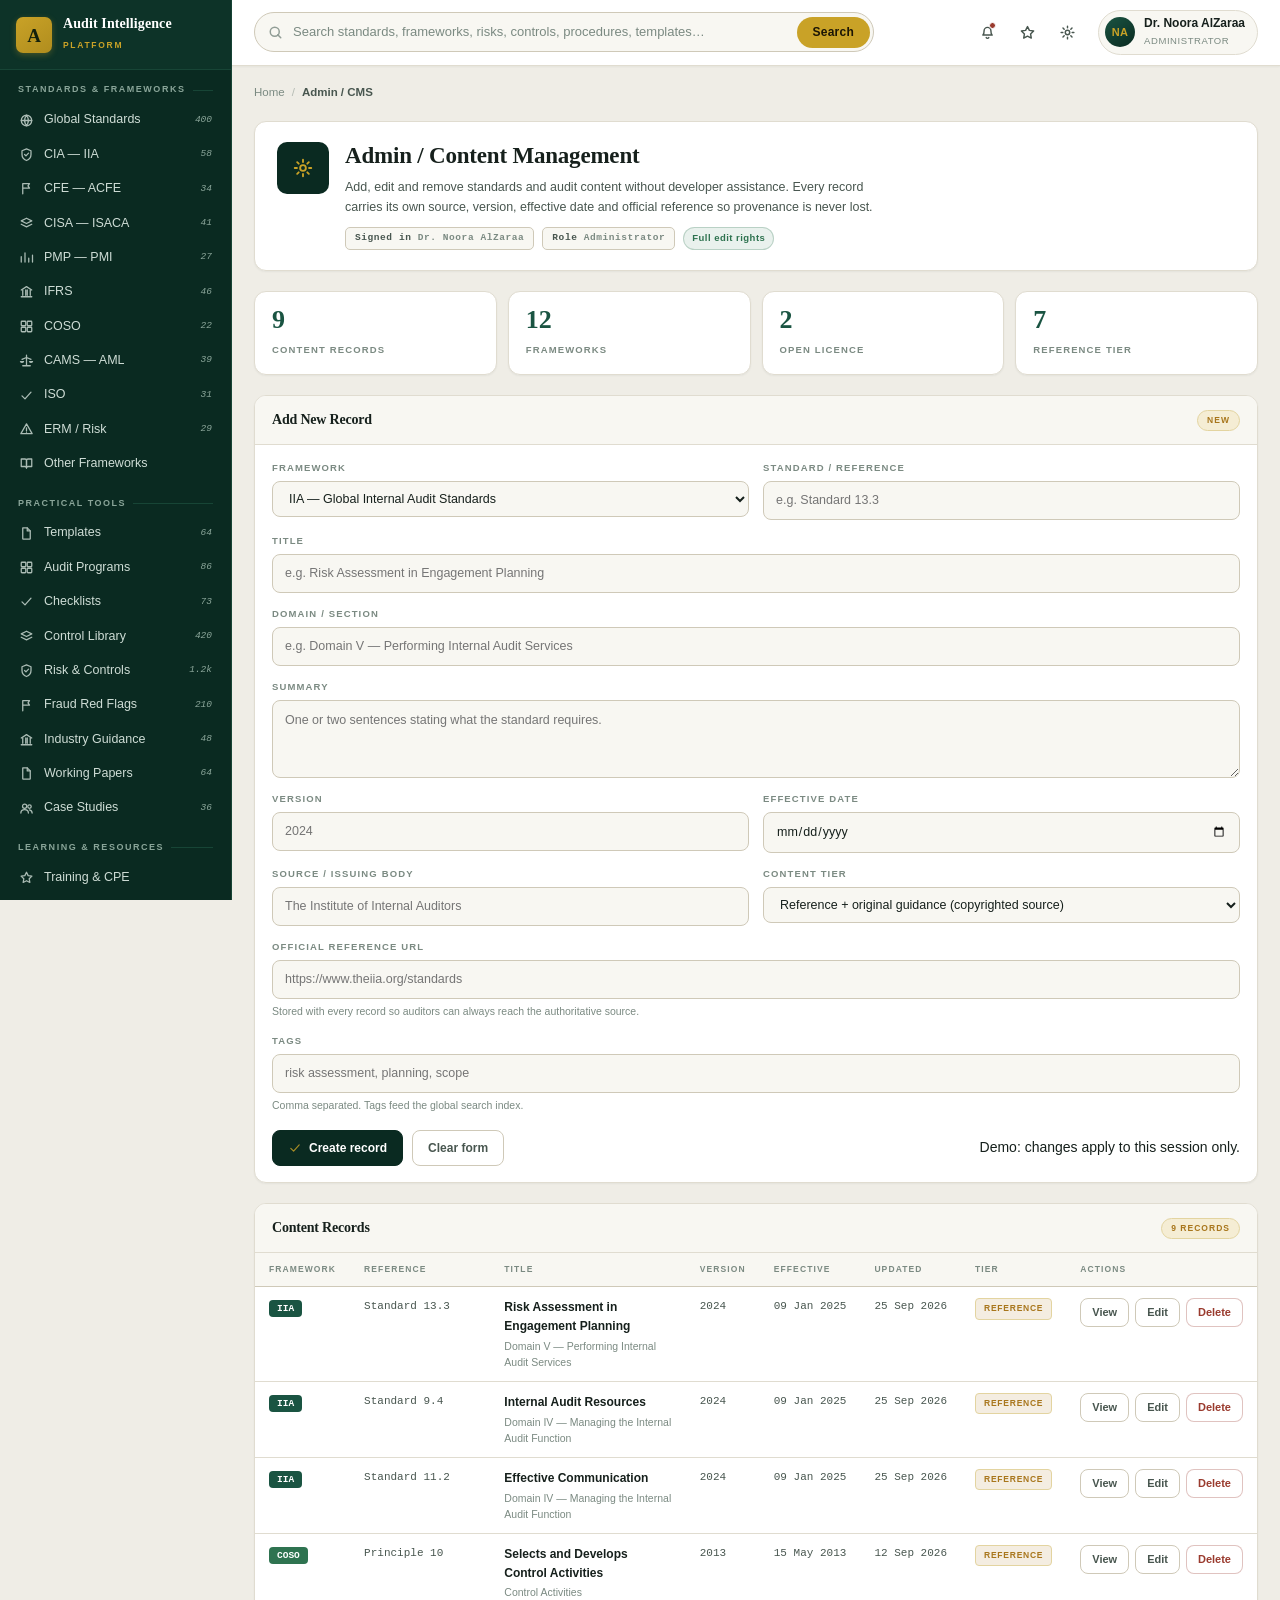
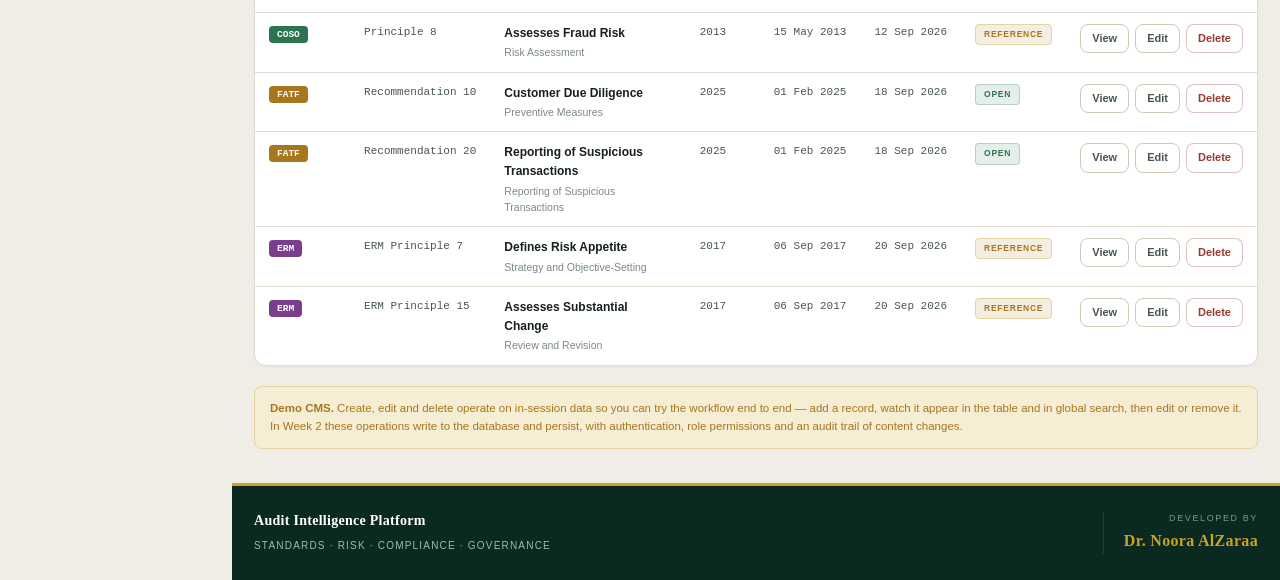
==== admin.html @ ec614115 "Week 1 demo: multi-page platform with search, CMS and AI assistant Structure:   data/library.js   12" ====
<!doctype html>
<html lang="en">
<head>
<meta charset="utf-8">
<meta name="viewport" content="width=device-width, initial-scale=1">
<title>Admin / CMS — Audit Intelligence Platform</title>
<link rel="stylesheet" href="assets/app.css">
</head>
<body>
<div class="shell">
  <aside class="sb"></aside>
  <div class="main">
    <header class="hdr"></header>
    <div class="wrap">
      <div class="crumb">
        <a href="index.html">Home</a><span class="sep">/</span><b>Admin / CMS</b>
      </div>

      <div class="ptitle">
        <div class="pmark" style="background:var(--green)">
          <svg class="ic" viewBox="0 0 20 20" style="width:22px;height:22px;stroke:var(--gold);opacity:1">
            <circle cx="10" cy="10" r="2.6" fill="none"/>
            <path d="M10 2.5v2M10 15.5v2M17.5 10h-2M4.5 10h-2M15.3 4.7l-1.4 1.4M6.1 13.9l-1.4 1.4M15.3 15.3l-1.4-1.4M6.1 6.1L4.7 4.7" fill="none"/>
          </svg>
        </div>
        <div class="pt">
          <h1>Admin / Content Management</h1>
          <p>Add, edit and remove standards and audit content without developer assistance.
             Every record carries its own source, version, effective date and official
             reference so provenance is never lost.</p>
          <div class="pmeta">
            <span class="mtag"><b>Signed in</b> Dr. Noora AlZaraa</span>
            <span class="mtag"><b>Role</b> Administrator</span>
            <span class="pip g">Full edit rights</span>
          </div>
        </div>
      </div>

      <div class="astat" id="stats"></div>

      <div class="card">
        <div class="card-h">
          <h3 id="formTitle">Add New Record</h3>
          <span class="badge" id="formMode">New</span>
        </div>
        <div class="card-b">
          <form id="form">
            <div class="fgrid">
              <div class="fld">
                <label for="f-fw">Framework</label>
                <select id="f-fw" required></select>
              </div>
              <div class="fld">
                <label for="f-ref">Standard / Reference</label>
                <input id="f-ref" type="text" placeholder="e.g. Standard 13.3" required>
              </div>
              <div class="fld full">
                <label for="f-title">Title</label>
                <input id="f-title" type="text" placeholder="e.g. Risk Assessment in Engagement Planning" required>
              </div>
              <div class="fld full">
                <label for="f-domain">Domain / Section</label>
                <input id="f-domain" type="text" placeholder="e.g. Domain V — Performing Internal Audit Services">
              </div>
              <div class="fld full">
                <label for="f-summary">Summary</label>
                <textarea id="f-summary" placeholder="One or two sentences stating what the standard requires."></textarea>
              </div>
              <div class="fld">
                <label for="f-version">Version</label>
                <input id="f-version" type="text" placeholder="2024">
              </div>
              <div class="fld">
                <label for="f-effective">Effective date</label>
                <input id="f-effective" type="date">
              </div>
              <div class="fld">
                <label for="f-source">Source / issuing body</label>
                <input id="f-source" type="text" placeholder="The Institute of Internal Auditors">
              </div>
              <div class="fld">
                <label for="f-tier">Content tier</label>
                <select id="f-tier">
                  <option value="ref">Reference + original guidance (copyrighted source)</option>
                  <option value="open">Open licence — full text may be held</option>
                </select>
              </div>
              <div class="fld full">
                <label for="f-url">Official reference URL</label>
                <input id="f-url" type="url" placeholder="https://www.theiia.org/standards">
                <span class="hint">Stored with every record so auditors can always reach the
                  authoritative source.</span>
              </div>
              <div class="fld full">
                <label for="f-tags">Tags</label>
                <input id="f-tags" type="text" placeholder="risk assessment, planning, scope">
                <span class="hint">Comma separated. Tags feed the global search index.</span>
              </div>
            </div>

            <div class="abar" style="margin-top:16px">
              <button class="btn p" type="submit" id="save">
                <svg class="ic" viewBox="0 0 20 20"><path d="M4 10.5l4 4 8-9" fill="none"/></svg>
                <span id="saveLabel">Create record</span>
              </button>
              <button class="btn" type="button" id="reset">Clear form</button>
              <span class="hint" style="margin-left:auto" id="formNote">
                Demo: changes apply to this session only.
              </span>
            </div>
          </form>
        </div>
      </div>

      <div class="card">
        <div class="card-h">
          <h3>Content Records</h3>
          <span class="badge" id="count"></span>
        </div>
        <div class="tbl-wrap">
          <table id="tbl">
            <thead><tr>
              <th>Framework</th><th>Reference</th><th>Title</th>
              <th>Version</th><th>Effective</th><th>Updated</th>
              <th>Tier</th><th>Actions</th>
            </tr></thead>
            <tbody></tbody>
          </table>
        </div>
      </div>

      <div class="disc">
        <b>Demo CMS.</b> Create, edit and delete operate on in-session data so you can try the
        workflow end to end — add a record, watch it appear in the table and in global search,
        then edit or remove it. In Week 2 these operations write to the database and persist,
        with authentication, role permissions and an audit trail of content changes.
      </div>
    </div>
    <footer></footer>
  </div>
</div>

<script src="data/library.js"></script>
<script src="assets/app.js"></script>
<script>
(function(){
  const form  = document.getElementById('form');
  const tbody = document.querySelector('#tbl tbody');
  let editing = null;

  /* framework dropdown */
  document.getElementById('f-fw').innerHTML =
    FRAMEWORKS.map(f => '<option value="' + esc(f.id) + '">' + esc(f.abbr) + ' — ' +
      esc(f.name) + '</option>').join('');

  const today = () => new Date().toISOString().slice(0,10);

  function stats(){
    const open = RECORDS.filter(r => r.tier === 'open').length;
    document.getElementById('stats').innerHTML =
      '<div class="ast"><b>' + RECORDS.length + '</b><span>Content records</span></div>' +
      '<div class="ast"><b>' + FRAMEWORKS.length + '</b><span>Frameworks</span></div>' +
      '<div class="ast"><b>' + open + '</b><span>Open licence</span></div>' +
      '<div class="ast"><b>' + (RECORDS.length - open) + '</b><span>Reference tier</span></div>';
    document.getElementById('count').textContent = RECORDS.length + ' records';
  }

  function table(){
    tbody.innerHTML = RECORDS.map(r => {
      const f = fw(r.fw);
      return '<tr data-id="' + esc(r.id) + '">' +
        '<td><span class="rref" style="background:' + f.colour + ';font-family:ui-monospace,monospace;' +
          'font-size:9.5px;font-weight:700;color:#fff;padding:3px 8px;border-radius:4px">' +
          esc(f.abbr) + '</span></td>' +
        '<td class="m">' + esc(r.ref) + '</td>' +
        '<td><b>' + esc(r.title) + '</b><div class="sd">' + esc(r.domain || '') + '</div></td>' +
        '<td class="m">' + esc(r.version) + '</td>' +
        '<td class="m">' + fmtDate(r.effective) + '</td>' +
        '<td class="m">' + fmtDate(r.updated) + '</td>' +
        '<td><span class="lic ' + (r.tier === 'open' ? 'open">Open' : 'ref">Reference') + '</span></td>' +
        '<td><div style="display:flex;gap:6px">' +
          '<a class="btn s" href="record.html?id=' + encodeURIComponent(r.id) + '">View</a>' +
          '<button class="btn s" data-edit="' + esc(r.id) + '">Edit</button>' +
          '<button class="btn s d" data-del="' + esc(r.id) + '">Delete</button>' +
        '</div></td></tr>';
    }).join('');
  }

  function refresh(){ stats(); table(); }

  function setMode(rec_){
    editing = rec_ ? rec_.id : null;
    document.getElementById('formTitle').textContent = rec_ ? 'Edit Record' : 'Add New Record';
    document.getElementById('formMode').textContent  = rec_ ? 'Editing' : 'New';
    document.getElementById('saveLabel').textContent = rec_ ? 'Save changes' : 'Create record';
    if (rec_){
      document.getElementById('f-fw').value        = rec_.fw;
      document.getElementById('f-ref').value       = rec_.ref;
      document.getElementById('f-title').value     = rec_.title;
      document.getElementById('f-domain').value    = rec_.domain || '';
      document.getElementById('f-summary').value   = rec_.summary || '';
      document.getElementById('f-version').value   = rec_.version || '';
      document.getElementById('f-effective').value = rec_.effective || '';
      document.getElementById('f-source').value    = rec_.source || '';
      document.getElementById('f-tier').value      = rec_.tier || 'ref';
      document.getElementById('f-url').value       = rec_.url || '';
      document.getElementById('f-tags').value      = (rec_.tags || []).join(', ');
    } else {
      form.reset();
    }
  }

  form.addEventListener('submit', e => {
    e.preventDefault();
    const fwId = document.getElementById('f-fw').value;
    const data = {
      fw:        fwId,
      ref:       document.getElementById('f-ref').value.trim(),
      title:     document.getElementById('f-title').value.trim(),
      domain:    document.getElementById('f-domain').value.trim(),
      summary:   document.getElementById('f-summary').value.trim(),
      version:   document.getElementById('f-version').value.trim() || '—',
      effective: document.getElementById('f-effective').value,
      source:    document.getElementById('f-source').value.trim() || fw(fwId).body,
      tier:      document.getElementById('f-tier').value,
      url:       document.getElementById('f-url').value.trim() || fw(fwId).url,
      tags:      document.getElementById('f-tags').value.split(',')
                   .map(s => s.trim()).filter(Boolean),
      updated:   today()
    };

    if (editing){
      const r = rec(editing);
      Object.assign(r, data);
      note('Saved — "' + r.title + '" updated.');
    } else {
      // empty audit arrays so the record renders without errors
      RECORDS.push(Object.assign({
        id: fwId + '-' + Date.now().toString(36),
        requirement: data.summary, focus:[], risks:[], controls:[], procedures:[],
        testing:'', evidence:[], redFlags:[], findings:[], causes:[], impacts:'',
        recommendations:[], references:[]
      }, data));
      note('Created — "' + data.title + '" added and now searchable.');
    }
    setMode(null);
    refresh();
  });

  function note(msg){
    const n = document.getElementById('formNote');
    n.textContent = msg;
    n.style.color = 'var(--good)';
    n.style.fontWeight = '600';
    setTimeout(() => {
      n.textContent = 'Demo: changes apply to this session only.';
      n.style.color = ''; n.style.fontWeight = '';
    }, 4200);
  }

  document.getElementById('reset').addEventListener('click', () => setMode(null));

  document.addEventListener('click', e => {
    const ed = e.target.closest('[data-edit]');
    const dl = e.target.closest('[data-del]');
    if (ed){
      setMode(rec(ed.dataset.edit));
      form.scrollIntoView({ behavior:'smooth', block:'center' });
    }
    if (dl){
      const r = rec(dl.dataset.del);
      if (!r) return;
      if (confirm('Delete "' + r.title + '"?\n\nThis removes it from the library and from search.')){
        RECORDS.splice(RECORDS.indexOf(r), 1);
        if (editing === r.id) setMode(null);
        note('Deleted — "' + r.title + '" removed.');
        refresh();
      }
    }
  });

  refresh();
  mount({});
})();
</script>
</body>
</html>
---- assets/app.css ----
:root{
  --ground:#EFEDE6; --panel:#FFFFFF; --panel-2:#F8F7F2; --panel-3:#F2F0E8;
  --ink:#16201C; --ink-2:#48564F; --ink-3:#7B8A82;
  --green:#0A2A21; --green-2:#10382C; --green-3:#1A5442; --green-4:#2A6E58;
  --gold:#C9A227; --gold-2:#B08D1E; --gold-soft:#F5EDD4; --gold-line:#E3D4A0;
  --line:#E0DCD0; --line-2:#CFC9B8;
  --sb-bg:#0A2A21; --sb-bg-2:#0D3328; --sb-ink:#CFDDD6; --sb-ink-2:#8AA599;
  --sb-line:#174536; --sb-active:#14412F;
  --good:#2E7350; --warn:#A8761C; --crit:#9A3B2E; --info:#1B5E8C;
  --sh-1:0 1px 2px rgba(10,42,33,.05);
  --sh-2:0 2px 6px rgba(10,42,33,.07),0 10px 28px -14px rgba(10,42,33,.18);
  --sh-3:0 4px 12px rgba(10,42,33,.09),0 20px 48px -20px rgba(10,42,33,.26);
  --r:12px; --r-s:8px;
}
@media (prefers-color-scheme:dark){
  :root:not([data-theme="light"]){
    --ground:#0C1310; --panel:#141D18; --panel-2:#111A15; --panel-3:#18231D;
    --ink:#E9EFEB; --ink-2:#B2C2BA; --ink-3:#889B92;
    --green:#071C16; --green-2:#0D2C23; --green-3:#1A5442; --green-4:#3A8A70;
    --gold:#D9B64F; --gold-2:#C4A23F; --gold-soft:#332B12; --gold-line:#4A3F1C;
    --line:#243029; --line-2:#334038;
    --sb-bg:#071C16; --sb-bg-2:#0A2620; --sb-ink:#C6D6CE; --sb-ink-2:#7B9287;
    --sb-line:#123328;
    --sb-active:#0F3327;
    --good:#5CA37C; --warn:#CFA14A; --crit:#C8705F; --info:#5A9BC4;
    --sh-1:0 1px 2px rgba(0,0,0,.4);
    --sh-2:0 2px 6px rgba(0,0,0,.45),0 10px 28px -14px rgba(0,0,0,.7);
    --sh-3:0 4px 12px rgba(0,0,0,.5),0 20px 48px -20px rgba(0,0,0,.8);
  }
}
:root[data-theme="dark"]{
  --ground:#0C1310; --panel:#141D18; --panel-2:#111A15; --panel-3:#18231D;
  --ink:#E9EFEB; --ink-2:#B2C2BA; --ink-3:#889B92;
  --green:#071C16; --green-2:#0D2C23; --green-3:#1A5442; --green-4:#3A8A70;
  --gold:#D9B64F; --gold-2:#C4A23F; --gold-soft:#332B12; --gold-line:#4A3F1C;
  --line:#243029; --line-2:#334038;
  --sb-bg:#071C16; --sb-bg-2:#0A2620; --sb-ink:#C6D6CE; --sb-ink-2:#7B9287;
  --sb-line:#123328; --sb-active:#0F3327;
  --good:#5CA37C; --warn:#CFA14A; --crit:#C8705F; --info:#5A9BC4;
  --sh-1:0 1px 2px rgba(0,0,0,.4);
  --sh-2:0 2px 6px rgba(0,0,0,.45),0 10px 28px -14px rgba(0,0,0,.7);
  --sh-3:0 4px 12px rgba(0,0,0,.5),0 20px 48px -20px rgba(0,0,0,.8);
}
*{box-sizing:border-box}
html{-webkit-text-size-adjust:100%}
body{
  margin:0;background:var(--ground);color:var(--ink);
  font-family:"Segoe UI",ui-sans-serif,-apple-system,Roboto,Helvetica,Arial,sans-serif;
  font-size:14px;line-height:1.55;-webkit-font-smoothing:antialiased;
  text-rendering:optimizeLegibility;
}
h1,h2,h3,h4{font-family:Georgia,"Iowan Old Style","Times New Roman",serif;font-weight:600;
  text-wrap:balance;margin:0;letter-spacing:-.2px}
a{color:inherit;text-decoration:none}
button{font:inherit}
:focus-visible{outline:2px solid var(--gold);outline-offset:2px;border-radius:4px}
.num{font-variant-numeric:tabular-nums;font-family:ui-monospace,"SF Mono",Menlo,Consolas,monospace}

/* ============ SHELL ============ */
.shell{display:grid;grid-template-columns:232px 1fr;min-height:100vh}

/* ============ SIDEBAR ============ */
.sb{background:var(--sb-bg);color:var(--sb-ink);display:flex;flex-direction:column;
    position:sticky;top:0;height:100vh;overflow-y:auto;border-right:1px solid var(--sb-line);
    scrollbar-width:thin;scrollbar-color:var(--sb-line) transparent}
.sb::-webkit-scrollbar{width:6px}
.sb::-webkit-scrollbar-thumb{background:var(--sb-line);border-radius:3px}
.sb-brand{display:flex;gap:11px;align-items:center;padding:16px 16px 15px;
  border-bottom:1px solid var(--sb-line);background:var(--sb-bg-2)}
.mark{width:36px;height:36px;flex:none;border-radius:7px;display:grid;place-items:center;
  background:linear-gradient(145deg,var(--gold),var(--gold-2));color:#12200C;
  font-family:Georgia,serif;font-size:19px;font-weight:700;box-shadow:0 2px 6px rgba(201,162,39,.3)}
.sb-brand .bt{min-width:0}
.sb-brand b{font-family:Georgia,serif;font-size:14px;font-weight:600;color:#fff;
  display:block;line-height:1.2;letter-spacing:.1px}
.sb-brand span{font-size:8.5px;color:var(--gold);letter-spacing:.2em;text-transform:uppercase;font-weight:700}
.sb-group{padding:13px 10px 3px}
.sb-group>p{margin:0 8px 6px;font-size:9px;letter-spacing:.17em;text-transform:uppercase;
  color:var(--sb-ink-2);font-weight:700;display:flex;align-items:center;gap:7px}
.sb-group>p::after{content:"";flex:1;height:1px;background:var(--sb-line)}
.nav{display:flex;flex-direction:column;gap:1px}
.nav a{display:flex;align-items:center;gap:10px;padding:7px 9px;border-radius:6px;
  font-size:12.5px;color:var(--sb-ink);position:relative;transition:background .15s,color .15s}
.nav a:hover{background:var(--sb-active);color:#fff}
.nav a.on{background:var(--sb-active);color:#fff;font-weight:600}
.nav a.on::before{content:"";position:absolute;left:0;top:6px;bottom:6px;width:2.5px;
  background:var(--gold);border-radius:0 2px 2px 0}
.ic{width:15px;height:15px;flex:none;stroke:currentColor;fill:none;stroke-width:1.7;
  stroke-linecap:round;stroke-linejoin:round;opacity:.82}
.nav a.on .ic{opacity:1;stroke:var(--gold)}
.nav a .ct{margin-left:auto;font-size:9.5px;color:var(--sb-ink-2);
  font-family:ui-monospace,monospace;font-variant-numeric:tabular-nums}
.nav a.on .ct{color:var(--gold)}
.sb-foot{margin-top:auto;padding:14px 16px;border-top:1px solid var(--sb-line);background:var(--sb-bg-2)}
.sb-foot b{font-family:Georgia,serif;font-size:11px;color:var(--gold);display:block;
  letter-spacing:.04em;line-height:1.5}
.sb-foot span{font-size:8.5px;color:var(--sb-ink-2);letter-spacing:.15em;text-transform:uppercase}

/* ============ HEADER ============ */
.main{display:flex;flex-direction:column;min-width:0}
.hdr{position:sticky;top:0;z-index:30;background:var(--panel);
  border-bottom:1px solid var(--line);padding:10px 22px;box-shadow:var(--sh-1)}
.hdr-in{display:flex;align-items:center;gap:18px;width:100%}
.search{flex:1;max-width:620px;position:relative;display:flex;align-items:center}
.search .si{position:absolute;left:14px;width:15px;height:15px;stroke:var(--ink-3);
  fill:none;stroke-width:2;pointer-events:none}
.search input{width:100%;padding:9px 92px 9px 38px;border:1px solid var(--line-2);
  border-radius:22px;background:var(--panel-2);color:var(--ink);font:inherit;font-size:13px;
  transition:border-color .15s,box-shadow .15s,background .15s}
.search input::placeholder{color:var(--ink-3)}
.search input:focus{outline:none;border-color:var(--green-4);background:var(--panel);
  box-shadow:0 0 0 3px rgba(26,84,66,.13)}
.search .go{position:absolute;right:4px;background:var(--gold);color:#1B1505;border:0;
  border-radius:18px;padding:6px 16px;font-size:12px;font-weight:700;cursor:pointer;
  letter-spacing:.02em;transition:background .15s}
.search .go:hover{background:var(--gold-2)}
.hdr-r{margin-left:auto;display:flex;align-items:center;gap:6px}
.ibtn{width:34px;height:34px;border:1px solid transparent;border-radius:8px;background:transparent;
  display:grid;place-items:center;cursor:pointer;position:relative;color:var(--ink-2);transition:.15s}
.ibtn:hover{background:var(--panel-2);border-color:var(--line);color:var(--ink)}
.ibtn .ic{width:17px;height:17px;opacity:1}
.dot{position:absolute;top:6px;right:7px;width:7px;height:7px;border-radius:50%;
  background:var(--crit);border:1.5px solid var(--panel)}
.who{display:flex;align-items:center;gap:9px;margin-left:8px;padding:5px 12px 5px 6px;
  border-radius:24px;background:var(--panel-2);border:1px solid var(--line)}
.av{width:30px;height:30px;border-radius:50%;flex:none;display:grid;place-items:center;
  background:linear-gradient(145deg,var(--green-3),var(--green));color:var(--gold);
  font-size:11px;font-weight:700;letter-spacing:.04em}
.who .wt{line-height:1.25;min-width:0}
.who b{font-size:12px;display:block;font-weight:600;white-space:nowrap}
.who span{font-size:9.5px;color:var(--ink-3);letter-spacing:.06em;text-transform:uppercase}

/* ============ CONTENT ============ */
.wrap{padding:18px 22px 34px;display:flex;flex-direction:column;gap:20px;
  width:100%}

/* ---- HERO ---- */
.hero{position:relative;border-radius:var(--r);overflow:hidden;box-shadow:var(--sh-3);
  min-height:300px;display:grid;grid-template-columns:1.05fr .95fr;isolation:isolate;
  background:var(--green)}
.sky{position:absolute;inset:0;width:100%;height:100%;z-index:0;object-fit:cover}
.hero::after{content:"";position:absolute;inset:0;z-index:1;
  background:linear-gradient(100deg,var(--green) 0%,rgba(10,42,33,.94) 34%,rgba(10,42,33,.62) 56%,rgba(10,42,33,.22) 100%)}
.hero-l{position:relative;z-index:2;padding:34px 34px 30px;display:flex;flex-direction:column;
  justify-content:center;color:#fff}
.eyebrow{display:inline-flex;align-items:center;gap:9px;font-size:9px;letter-spacing:.22em;
  text-transform:uppercase;color:var(--gold);font-weight:700;margin-bottom:15px}
.eyebrow::before{content:"";width:22px;height:1.5px;background:var(--gold)}
.hero-l h1{font-size:40px;line-height:1.08;color:#fff;letter-spacing:-.9px}
.hero-l h1 em{font-style:normal;display:block;
  background:linear-gradient(95deg,var(--gold) 10%,#E8D28A 90%);
  -webkit-background-clip:text;background-clip:text;color:transparent}
.hero-l p{margin:15px 0 0;font-size:13.5px;color:#BFD4CA;max-width:43ch;line-height:1.65}
.hero-cta{margin-top:24px;display:flex;gap:9px;flex-wrap:wrap;align-items:center}
.pill{border:1px solid rgba(207,221,214,.3);border-radius:20px;padding:6px 15px;
  font-size:11px;color:#CFDDD6;letter-spacing:.09em;text-transform:uppercase;font-weight:600;
  backdrop-filter:blur(3px);background:rgba(10,42,33,.3)}
.pill.solid{background:linear-gradient(145deg,var(--gold),var(--gold-2));border-color:transparent;
  color:#1B1505;font-weight:700;box-shadow:0 3px 10px rgba(201,162,39,.35)}
.hero-r{position:relative;z-index:2;display:flex;flex-direction:column;justify-content:center;
  padding:30px 32px 30px 12px}
.qcard{background:rgba(255,255,255,.1);backdrop-filter:blur(14px);
  border:1px solid rgba(255,255,255,.2);border-radius:var(--r);padding:22px 24px;
  box-shadow:0 8px 32px -12px rgba(0,0,0,.5)}
.qcard .qm{font-family:Georgia,serif;font-size:34px;color:var(--gold);line-height:.6;display:block;margin-bottom:6px}
.qcard q{font-family:Georgia,serif;font-size:19px;line-height:1.38;color:#fff;
  font-style:italic;quotes:none;display:block}
.qcard .qa{margin-top:13px;padding-top:12px;border-top:1px solid rgba(255,255,255,.18);
  font-size:9.5px;letter-spacing:.15em;text-transform:uppercase;color:#A8C2B6;font-weight:600}
.hstats{display:grid;grid-template-columns:repeat(3,1fr);gap:9px;margin-top:14px}
.hstat{background:rgba(10,42,33,.5);backdrop-filter:blur(8px);
  border:1px solid rgba(255,255,255,.14);border-radius:var(--r-s);padding:11px 12px;text-align:center}
.hstat b{display:block;font-family:Georgia,serif;font-size:21px;color:var(--gold);
  line-height:1;font-variant-numeric:tabular-nums}
.hstat span{font-size:8.5px;letter-spacing:.13em;text-transform:uppercase;color:#A8C2B6;
  display:block;margin-top:4px;font-weight:600}

/* ---- SECTION HEAD ---- */
.sec-h{display:flex;align-items:center;gap:12px;flex-wrap:wrap}
.sec-h h2{font-size:18px}
.sec-h .sub{font-size:11.5px;color:var(--ink-3);border-left:1px solid var(--line-2);padding-left:12px}
.sec-h .more{margin-left:auto;font-size:11.5px;color:var(--green-3);font-weight:700;
  display:flex;align-items:center;gap:5px;letter-spacing:.03em}
.sec-h .more:hover{gap:8px}
.sec-h .more .ic{width:13px;height:13px;stroke-width:2.2}

/* ---- FRAMEWORK TILES ---- */
.fw{display:grid;grid-template-columns:repeat(8,1fr);gap:10px}
.fwc{background:var(--panel);border:1px solid var(--line);border-radius:var(--r);
  padding:16px 10px 12px;display:flex;flex-direction:column;align-items:center;gap:8px;
  text-align:center;cursor:pointer;position:relative;overflow:hidden;
  transition:transform .18s cubic-bezier(.2,.8,.3,1),box-shadow .18s,border-color .18s}
.fwc::before{content:"";position:absolute;top:0;left:0;right:0;height:3px;
  background:var(--bc,var(--green-3));opacity:0;transition:opacity .18s}
.fwc:hover{transform:translateY(-4px);box-shadow:var(--sh-2);border-color:var(--line-2)}
.fwc:hover::before{opacity:1}
.lg{height:30px;display:grid;place-items:center}
.lg .abbr{font-family:Georgia,serif;font-size:19px;font-weight:700;letter-spacing:-.6px;
  color:var(--bc,var(--green-3));line-height:1}
.fwc .nm{font-size:9.5px;color:var(--ink-3);line-height:1.35;font-weight:500}
.fwc .n{margin-top:auto;width:100%;padding-top:9px;border-top:1px solid var(--line);
  font-family:ui-monospace,monospace;font-size:9px;color:var(--ink-3);
  letter-spacing:.05em;font-variant-numeric:tabular-nums}

/* ---- CARDS ---- */
.card{background:var(--panel);border:1px solid var(--line);border-radius:var(--r);
  box-shadow:var(--sh-1);overflow:hidden}
.card-h{padding:13px 17px;border-bottom:1px solid var(--line);display:flex;
  align-items:center;gap:10px;background:var(--panel-2)}
.card-h h3{font-size:14px;display:flex;align-items:center;gap:8px}
.card-h h3 .ic{width:16px;height:16px;stroke:var(--green-3);opacity:1}
.card-h .badge{margin-left:auto;font-size:8.5px;letter-spacing:.12em;text-transform:uppercase;
  background:var(--gold-soft);color:var(--warn);padding:3px 9px;border-radius:20px;
  font-weight:700;border:1px solid var(--gold-line)}
.card-h .more{margin-left:auto;font-size:11px;color:var(--green-3);font-weight:700}
.card-b{padding:16px 17px}

/* ---- SPLIT ---- */
.split{display:grid;grid-template-columns:1.5fr 1fr;gap:18px;align-items:start}

/* ---- AI ASSISTANT ---- */
.ai-in{display:flex;gap:8px;margin-bottom:12px}
.ai-in input{flex:1;padding:10px 14px;border:1px solid var(--line-2);border-radius:var(--r-s);
  background:var(--panel-2);font:inherit;font-size:12.5px;color:var(--ink)}
.ai-in input:focus{outline:none;border-color:var(--green-4);background:var(--panel);
  box-shadow:0 0 0 3px rgba(26,84,66,.12)}
.ai-in button{background:var(--green);color:#fff;border:0;border-radius:var(--r-s);
  padding:0 18px;font-size:12px;font-weight:700;cursor:pointer;display:flex;
  align-items:center;gap:7px;transition:background .15s}
.ai-in button:hover{background:var(--green-2)}
.ai-in button .ic{width:14px;height:14px;stroke:var(--gold)}
.chips{display:flex;flex-wrap:wrap;gap:6px}
.chip{border:1px solid var(--line-2);background:var(--panel-2);border-radius:18px;
  padding:5px 12px;font-size:11px;color:var(--ink-2);cursor:pointer;font-weight:500;
  transition:.15s;display:flex;align-items:center;gap:6px}
.chip:hover{border-color:var(--green-4);color:var(--green-3);background:var(--panel)}
.chip .ic{width:12px;height:12px;stroke-width:2}
.ans{margin-top:14px;border:1px solid var(--line);border-left:3px solid var(--gold);
  border-radius:var(--r-s);background:var(--panel-2);padding:14px 16px}
.ans .ah{display:flex;align-items:center;gap:8px;margin-bottom:10px}
.ans .ah b{font-size:10px;letter-spacing:.13em;text-transform:uppercase;color:var(--green-3);font-weight:700}
.ans .ah .ic{width:14px;height:14px;stroke:var(--gold);opacity:1}
.ans p{margin:0 0 9px;font-size:12.5px;line-height:1.65;color:var(--ink-2)}
.ans p:last-of-type{margin-bottom:0}
.ans p b{color:var(--ink);font-weight:700}
.cites{margin-top:12px;padding-top:11px;border-top:1px dashed var(--line-2);
  display:flex;flex-wrap:wrap;gap:6px}
.cites>.cl{width:100%;font-size:8.5px;letter-spacing:.14em;text-transform:uppercase;
  color:var(--ink-3);font-weight:700;margin-bottom:3px}
.cite{font-family:ui-monospace,monospace;font-size:10px;background:var(--panel);
  border:1px solid var(--line-2);border-radius:5px;padding:4px 9px;color:var(--green-3);
  display:flex;align-items:center;gap:6px;font-weight:600;cursor:pointer;transition:.15s}
.cite:hover{border-color:var(--green-4);background:var(--panel-3)}
.cite::before{content:"";width:5px;height:5px;border-radius:50%;background:var(--good);flex:none}

/* ---- UPDATES ---- */
.upd a{display:flex;gap:12px;padding:11px 17px;border-bottom:1px solid var(--line);
  transition:background .15s}
.upd a:last-child{border-bottom:0}
.upd a:hover{background:var(--panel-2)}
.dt{flex:none;width:38px;text-align:center;border:1px solid var(--line);
  border-radius:var(--r-s);padding:5px 0;background:var(--panel-2);overflow:hidden}
.dt b{display:block;font-family:ui-monospace,monospace;font-size:14px;line-height:1;
  color:var(--green-3);font-variant-numeric:tabular-nums;font-weight:700}
.dt span{font-size:8px;letter-spacing:.1em;text-transform:uppercase;color:var(--ink-3);
  display:block;margin-top:2px;font-weight:700}
.upd .tx{min-width:0}
.upd .tx b{display:block;font-size:12px;font-weight:600;line-height:1.42;margin-bottom:4px;color:var(--ink)}
.upd .tx span{font-size:10px;color:var(--ink-3);font-family:ui-monospace,monospace}
.sev{display:inline-block;font-size:8px;letter-spacing:.1em;text-transform:uppercase;
  font-weight:700;padding:2px 6px;border-radius:3px;margin-left:6px;vertical-align:1.5px}
.sev.n{background:rgba(46,115,80,.13);color:var(--good)}
.sev.r{background:rgba(168,118,28,.15);color:var(--warn)}
.sev.a{background:rgba(154,59,46,.13);color:var(--crit)}

/* ---- QUICK LINKS ---- */
.ql{display:grid;grid-template-columns:repeat(2,1fr);gap:9px}
.qlc{display:flex;align-items:center;gap:10px;padding:12px 13px;border:1px solid var(--line);
  border-radius:var(--r-s);background:var(--panel-2);cursor:pointer;transition:.16s}
.qlc:hover{border-color:var(--green-4);background:var(--panel);transform:translateX(2px)}
.qli{width:32px;height:32px;flex:none;border-radius:7px;display:grid;place-items:center;
  background:var(--green);border:1px solid var(--green-3)}
.qli .ic{width:15px;height:15px;stroke:var(--gold);opacity:1}
.qlc b{font-size:11.5px;font-weight:600;display:block;line-height:1.3}
.qlc span{font-size:9.5px;color:var(--ink-3)}

/* ---- TOOLS ---- */
.tools{display:grid;grid-template-columns:repeat(4,1fr);gap:11px}
.tool{background:var(--panel);border:1px solid var(--line);border-radius:var(--r);
  padding:16px;cursor:pointer;display:flex;flex-direction:column;gap:6px;
  transition:transform .18s cubic-bezier(.2,.8,.3,1),box-shadow .18s,border-color .18s}
.tool:hover{transform:translateY(-3px);box-shadow:var(--sh-2);border-color:var(--green-4)}
.tool .ti{width:34px;height:34px;border-radius:8px;display:grid;place-items:center;
  background:var(--gold-soft);border:1px solid var(--gold-line);margin-bottom:3px}
.tool .ti .ic{width:16px;height:16px;stroke:var(--gold-2);opacity:1}
.tool b{font-family:Georgia,serif;font-size:14px;font-weight:600}
.tool p{margin:0;font-size:11px;color:var(--ink-3);line-height:1.5}
.tool .c{margin-top:5px;font-family:ui-monospace,monospace;font-size:9px;color:var(--green-3);
  letter-spacing:.06em;text-transform:uppercase;font-weight:700}

/* ---- TABLE ---- */
.tbl-wrap{overflow-x:auto}
table{width:100%;border-collapse:collapse;font-size:12px;min-width:700px}
th{text-align:left;font-size:8.5px;letter-spacing:.13em;text-transform:uppercase;
  color:var(--ink-3);font-weight:700;padding:10px 14px;border-bottom:1px solid var(--line-2);
  background:var(--panel-2);white-space:nowrap}
td{padding:11px 14px;border-bottom:1px solid var(--line);color:var(--ink-2);vertical-align:top}
tr:last-child td{border-bottom:0}
tbody tr{transition:background .13s}
tbody tr:hover td{background:var(--panel-2)}
td b{color:var(--ink);font-weight:600;display:block}
td .sd{font-size:10.5px;color:var(--ink-3);margin-top:2px}
td.m{font-family:ui-monospace,monospace;font-variant-numeric:tabular-nums;
  white-space:nowrap;font-size:11px}
.lic{font-size:8.5px;letter-spacing:.09em;text-transform:uppercase;font-weight:700;
  padding:3px 8px;border-radius:4px;white-space:nowrap;display:inline-block}
.lic.open{background:rgba(46,115,80,.12);color:var(--good);border:1px solid rgba(46,115,80,.25)}
.lic.ref{background:rgba(168,118,28,.13);color:var(--warn);border:1px solid var(--gold-line)}
.src{color:var(--green-3);font-weight:600;font-size:11px;white-space:nowrap}
.src:hover{text-decoration:underline}

/* ---- VALUE BAND ---- */
.band{background:var(--green);border-radius:var(--r);padding:0;display:grid;
  grid-template-columns:repeat(4,1fr);overflow:hidden;box-shadow:var(--sh-2);
  border-top:3px solid var(--gold)}
.band div{padding:16px 18px;border-right:1px solid var(--sb-line);text-align:center}
.band div:last-child{border-right:0}
.band b{display:block;font-size:10px;letter-spacing:.16em;text-transform:uppercase;
  color:var(--gold);font-weight:700;margin-bottom:4px}
.band span{font-size:10.5px;color:#9FBBAF;line-height:1.5}

/* ---- NOTE ---- */
.note{border:1px solid var(--line-2);border-left:3px solid var(--green-4);
  border-radius:var(--r-s);padding:13px 16px;background:var(--panel-2);
  font-size:11.5px;color:var(--ink-3);line-height:1.65}
.note b{color:var(--ink-2)}

/* ---- FOOTER ---- */
footer{margin-top:auto;background:var(--green);color:#9FBBAF;
  border-top:3px solid var(--gold);padding:24px 22px}
.ft-in{display:flex;align-items:center;gap:20px;flex-wrap:wrap;
  width:100%}
footer .fl b{color:#fff;font-family:Georgia,serif;font-size:14px;display:block;
  letter-spacing:.02em;margin-bottom:3px}
footer .fl span{font-size:10px;letter-spacing:.12em;text-transform:uppercase;line-height:1.8}
footer .dev{margin-left:auto;text-align:right;border-left:1px solid var(--sb-line);padding-left:20px}
footer .dev span{font-size:9px;letter-spacing:.18em;text-transform:uppercase;
  color:#7D968B;display:block;margin-bottom:3px}
footer .dev b{font-family:Georgia,serif;font-size:16px;color:var(--gold);font-weight:600;letter-spacing:.02em}

/* ---- RESPONSIVE ---- */
@media(max-width:1240px){.fw{grid-template-columns:repeat(4,1fr)}}
@media(max-width:1100px){.tools{grid-template-columns:repeat(2,1fr)}.split{grid-template-columns:1fr}}
@media(max-width:980px){
  .shell{grid-template-columns:1fr}.sb{display:none}
  .hero{grid-template-columns:1fr;min-height:0}
  .hero::after{background:linear-gradient(175deg,rgba(10,42,33,.9) 0%,rgba(10,42,33,.97) 60%)}
  .hero-r{padding:0 30px 30px}.band{grid-template-columns:repeat(2,1fr)}
  .band div:nth-child(2){border-right:0}
  .band div:nth-child(1),.band div:nth-child(2){border-bottom:1px solid var(--sb-line)}
}
@media(max-width:680px){
  .fw{grid-template-columns:repeat(2,1fr)}.tools{grid-template-columns:1fr}
  .ql{grid-template-columns:1fr}.hdr{flex-wrap:wrap;gap:10px}
  .who .wt{display:none}.hero-l{padding:26px 22px}.hero-l h1{font-size:28px}
  .wrap{padding:14px 13px 26px}.band{grid-template-columns:1fr}
  .band div{border-right:0;border-bottom:1px solid var(--sb-line)}
  .band div:last-child{border-bottom:0}
  footer{padding:20px}footer .dev{margin-left:0;border-left:0;padding-left:0;text-align:left}
}
@media(prefers-reduced-motion:reduce){*{transition:none!important;animation:none!important}}

/* ============================================================
   PAGE-LEVEL ADDITIONS (framework, record, search, tools,
   assistant, admin)
   ============================================================ */

/* ---- breadcrumb ---- */
.crumb{display:flex;align-items:center;gap:7px;font-size:11.5px;color:var(--ink-3);flex-wrap:wrap}
.crumb a:hover{color:var(--green-3);text-decoration:underline}
.crumb .sep{opacity:.5}
.crumb b{color:var(--ink-2);font-weight:600}

/* ---- page title block ---- */
.ptitle{display:flex;align-items:flex-start;gap:16px;padding:20px 22px;background:var(--panel);
  border:1px solid var(--line);border-radius:var(--r);box-shadow:var(--sh-1)}
.ptitle .pmark{width:52px;height:52px;flex:none;border-radius:10px;display:grid;place-items:center;
  font-family:Georgia,serif;font-size:16px;font-weight:700;color:#fff;letter-spacing:-.4px}
.ptitle .pt{min-width:0;flex:1}
.ptitle h1{font-size:23px;line-height:1.2}
.ptitle .pmeta{display:flex;gap:8px;flex-wrap:wrap;align-items:center;margin-top:10px}
.ptitle p{margin:7px 0 0;font-size:12.5px;color:var(--ink-2);line-height:1.6;max-width:78ch}
.mtag{font-size:9.5px;letter-spacing:.06em;padding:3px 9px;border-radius:5px;font-weight:600;
  border:1px solid var(--line-2);background:var(--panel-2);color:var(--ink-3);
  font-family:ui-monospace,monospace;white-space:nowrap}
.mtag b{color:var(--ink-2);font-weight:700}

/* ---- two-column page layout ---- */
.pcols{display:grid;grid-template-columns:228px 1fr;gap:18px;align-items:start}
.pcols.rev{grid-template-columns:1fr 218px}
.pside{position:sticky;top:76px;background:var(--panel);border:1px solid var(--line);
  border-radius:var(--r);overflow:hidden;box-shadow:var(--sh-1)}
.pside .ph{padding:11px 15px;border-bottom:1px solid var(--line);background:var(--panel-2);
  font-size:9px;letter-spacing:.15em;text-transform:uppercase;color:var(--ink-3);font-weight:700}
.pside a{display:flex;align-items:center;gap:9px;padding:8px 15px;font-size:12px;
  color:var(--ink-2);border-bottom:1px solid var(--line);transition:.14s}
.pside a:last-child{border-bottom:0}
.pside a:hover{background:var(--panel-2);color:var(--green-3);padding-left:18px}
.pside a.on{background:var(--panel-3);color:var(--green-3);font-weight:600;
  box-shadow:inset 2.5px 0 0 var(--gold)}
.pside a .ic{width:14px;height:14px;opacity:.7}
.pside a .ct{margin-left:auto;font-size:9.5px;font-family:ui-monospace,monospace;color:var(--ink-3)}

/* ---- record list ---- */
.rlist{display:flex;flex-direction:column;gap:10px}
.rcard{background:var(--panel);border:1px solid var(--line);border-radius:var(--r);
  padding:16px 18px;box-shadow:var(--sh-1);transition:.16s;display:block}
.rcard:hover{border-color:var(--green-4);box-shadow:var(--sh-2);transform:translateY(-2px)}
.rcard .rh{display:flex;align-items:flex-start;gap:11px;margin-bottom:7px;flex-wrap:wrap}
.rcard .rref{font-family:ui-monospace,monospace;font-size:10px;font-weight:700;
  background:var(--green);color:var(--gold);padding:3px 9px;border-radius:5px;white-space:nowrap}
.rcard h3{font-size:15px;flex:1;min-width:190px;line-height:1.3}
.rcard .rdom{font-size:10.5px;color:var(--ink-3);font-style:italic;margin-bottom:8px}
.rcard .rsum{font-size:12.5px;color:var(--ink-2);line-height:1.6;margin:0 0 10px}
.rcard .rfoot{display:flex;gap:7px;flex-wrap:wrap;align-items:center;
  padding-top:10px;border-top:1px solid var(--line)}
.pip{font-size:9.5px;letter-spacing:.05em;padding:3px 8px;border-radius:12px;font-weight:600;
  background:var(--panel-2);border:1px solid var(--line-2);color:var(--ink-3)}
.pip.g{background:rgba(46,115,80,.1);border-color:rgba(46,115,80,.25);color:var(--good)}
.pip.w{background:var(--gold-soft);border-color:var(--gold-line);color:var(--warn)}
.pip.r{background:rgba(154,59,46,.1);border-color:rgba(154,59,46,.25);color:var(--crit)}

/* ---- record detail sections ---- */
.rsec{background:var(--panel);border:1px solid var(--line);border-radius:var(--r);
  margin-bottom:14px;box-shadow:var(--sh-1);overflow:hidden;scroll-margin-top:78px}
.rsec>h2{font-size:14px;padding:13px 18px;border-bottom:1px solid var(--line);
  background:var(--panel-2);display:flex;align-items:center;gap:9px}
.rsec>h2 .ic{width:16px;height:16px;stroke:var(--green-3);opacity:1}
.rsec>h2 .cnt{margin-left:auto;font-size:9.5px;font-family:ui-monospace,monospace;
  color:var(--ink-3);font-weight:400;letter-spacing:.05em}
.rsec .rb{padding:16px 18px}
.rsec .rb>p{margin:0;font-size:13px;line-height:1.72;color:var(--ink-2)}
.rsec .rb>p+p{margin-top:10px}

/* audit lists */
.alist{margin:0;padding:0;list-style:none;display:flex;flex-direction:column;gap:9px;counter-reset:s}
.alist li{display:flex;gap:11px;font-size:12.8px;line-height:1.62;color:var(--ink-2)}
.alist li::before{content:counter(s);counter-increment:s;flex:none;width:20px;height:20px;
  border-radius:50%;background:var(--green);color:var(--gold);font-size:9.5px;font-weight:700;
  display:grid;place-items:center;font-family:ui-monospace,monospace;margin-top:1px}
.alist.dot li::before{content:"";width:6px;height:6px;border-radius:50%;background:var(--green-4);
  margin:7px 7px 0 7px}
.alist.flag li::before{content:"!";background:rgba(154,59,46,.12);color:var(--crit);
  border:1px solid rgba(154,59,46,.3)}
.alist.tick li::before{content:"\2713";background:rgba(46,115,80,.12);color:var(--good);
  border:1px solid rgba(46,115,80,.3);font-size:10px}

/* risk / control rows */
.rrow{display:flex;gap:12px;padding:11px 0;border-bottom:1px solid var(--line);align-items:flex-start}
.rrow:last-child{border-bottom:0;padding-bottom:0}
.rrow:first-child{padding-top:0}
.rrow .rt{flex:1;min-width:0}
.rrow .rt b{display:block;font-size:12.8px;color:var(--ink);font-weight:600;line-height:1.5;margin-bottom:3px}
.rrow .rt span{font-size:11.5px;color:var(--ink-3);line-height:1.55}
.imp{flex:none;font-size:8.5px;letter-spacing:.09em;text-transform:uppercase;font-weight:700;
  padding:3px 9px;border-radius:4px;white-space:nowrap;margin-top:1px}
.imp.High{background:rgba(154,59,46,.12);color:var(--crit);border:1px solid rgba(154,59,46,.28)}
.imp.Medium{background:var(--gold-soft);color:var(--warn);border:1px solid var(--gold-line)}
.imp.Low{background:rgba(46,115,80,.1);color:var(--good);border:1px solid rgba(46,115,80,.25)}
.ctype{flex:none;font-size:8.5px;letter-spacing:.08em;text-transform:uppercase;font-weight:700;
  padding:3px 9px;border-radius:4px;white-space:nowrap;margin-top:1px;
  background:var(--panel-2);border:1px solid var(--line-2);color:var(--ink-3)}
.ctype.Preventive{background:rgba(27,94,140,.1);color:var(--info);border-color:rgba(27,94,140,.25)}
.ctype.Detective{background:var(--gold-soft);color:var(--warn);border-color:var(--gold-line)}
.ctype.Corrective{background:rgba(122,62,140,.12);color:#7A3E8C;border-color:rgba(122,62,140,.28)}
:root[data-theme="dark"] .ctype.Corrective{color:#B98ACC}

/* on-page record nav */
.rnav{position:sticky;top:76px;background:var(--panel);border:1px solid var(--line);
  border-radius:var(--r);overflow:hidden;box-shadow:var(--sh-1)}
.rnav .ph{padding:11px 15px;border-bottom:1px solid var(--line);background:var(--panel-2);
  font-size:9px;letter-spacing:.15em;text-transform:uppercase;color:var(--ink-3);font-weight:700}
.rnav a{display:block;padding:7px 15px;font-size:11.5px;color:var(--ink-2);
  border-bottom:1px solid var(--line);transition:.14s}
.rnav a:last-child{border-bottom:0}
.rnav a:hover{background:var(--panel-2);color:var(--green-3);padding-left:19px}

/* source / provenance box */
.srcbox{background:var(--panel-2);border:1px solid var(--line-2);border-left:3px solid var(--gold);
  border-radius:var(--r-s);padding:14px 16px}
.srcbox dl{margin:0;display:grid;grid-template-columns:auto 1fr;gap:7px 14px;font-size:12px}
.srcbox dt{font-size:9px;letter-spacing:.12em;text-transform:uppercase;color:var(--ink-3);
  font-weight:700;white-space:nowrap;padding-top:1px}
.srcbox dd{margin:0;color:var(--ink-2);font-family:ui-monospace,monospace;font-size:11.5px}
.srcbox dd a{color:var(--green-3);font-weight:600}
.srcbox dd a:hover{text-decoration:underline}

/* ---- search page ---- */
.sbig{position:relative;display:flex;align-items:center}
.sbig .si{position:absolute;left:18px;width:19px;height:19px;stroke:var(--ink-3);fill:none;stroke-width:2}
.sbig input{width:100%;padding:15px 20px 15px 48px;border:1px solid var(--line-2);
  border-radius:var(--r);background:var(--panel);color:var(--ink);font:inherit;font-size:15px;
  box-shadow:var(--sh-1)}
.sbig input:focus{outline:none;border-color:var(--green-4);box-shadow:0 0 0 3px rgba(26,84,66,.13)}
.sfilt{display:flex;gap:7px;flex-wrap:wrap;margin-top:13px}
.fb{border:1px solid var(--line-2);background:var(--panel);border-radius:18px;padding:6px 14px;
  font-size:11.5px;color:var(--ink-2);cursor:pointer;font-weight:600;transition:.15s}
.fb:hover{border-color:var(--green-4);color:var(--green-3)}
.fb.on{background:var(--green);border-color:var(--green);color:#fff}
.fb.on:hover{color:#fff}
.scount{font-size:12px;color:var(--ink-3);display:flex;align-items:center;gap:8px;flex-wrap:wrap}
.scount b{color:var(--ink);font-weight:700}
.hl{background:var(--gold-soft);color:var(--ink);padding:0 2px;border-radius:2px;font-weight:600}
:root[data-theme="dark"] .hl{background:#4A3F1C;color:#F0E6C8}
.snil{text-align:center;padding:50px 20px;color:var(--ink-3)}
.snil .ic{width:34px;height:34px;stroke:var(--line-2);margin-bottom:12px;opacity:1}
.snil b{display:block;font-family:Georgia,serif;font-size:16px;color:var(--ink-2);margin-bottom:5px}
.snil p{margin:0 auto;font-size:12.5px;max-width:46ch;line-height:1.6}

/* ---- tools ---- */
.tgrid{display:grid;grid-template-columns:repeat(3,1fr);gap:13px}
.tcard{background:var(--panel);border:1px solid var(--line);border-radius:var(--r);
  padding:18px;box-shadow:var(--sh-1);transition:.16s}
.tcard:hover{border-color:var(--green-4);transform:translateY(-3px);box-shadow:var(--sh-2)}
.tcard .th{display:flex;align-items:center;gap:11px;margin-bottom:10px}
.tcard .ti{width:38px;height:38px;flex:none;border-radius:9px;display:grid;place-items:center;
  background:var(--gold-soft);border:1px solid var(--gold-line)}
.tcard .ti .ic{width:18px;height:18px;stroke:var(--gold-2);opacity:1}
.tcard h3{font-size:15px;line-height:1.25}
.tcard .tc{font-size:9.5px;font-family:ui-monospace,monospace;color:var(--green-3);
  letter-spacing:.06em;text-transform:uppercase;font-weight:700;display:block;margin-top:2px}
.tcard>p{margin:0 0 12px;font-size:12px;color:var(--ink-3);line-height:1.6}
.tchips{display:flex;flex-wrap:wrap;gap:5px;padding-top:11px;border-top:1px solid var(--line)}
.tchips span{font-size:10px;background:var(--panel-2);border:1px solid var(--line);
  border-radius:11px;padding:3px 9px;color:var(--ink-3)}

/* ---- assistant ---- */
.conv{display:flex;flex-direction:column;gap:14px}
.msg{display:flex;gap:11px;align-items:flex-start}
.msg .mav{width:31px;height:31px;flex:none;border-radius:8px;display:grid;place-items:center;
  font-size:10.5px;font-weight:700}
.msg.u .mav{background:var(--green);color:var(--gold)}
.msg.a .mav{background:var(--gold-soft);border:1px solid var(--gold-line)}
.msg.a .mav .ic{width:16px;height:16px;stroke:var(--gold-2);opacity:1}
.msg .mb{flex:1;min-width:0}
.msg.u .mb{background:var(--panel-2);border:1px solid var(--line);border-radius:var(--r-s);
  padding:11px 14px;font-size:13px;color:var(--ink)}
.msg.a .mb{background:var(--panel);border:1px solid var(--line);border-left:3px solid var(--gold);
  border-radius:var(--r-s);padding:14px 16px;box-shadow:var(--sh-1)}
.msg.a .mb p{margin:0 0 10px;font-size:12.8px;line-height:1.68;color:var(--ink-2)}
.msg.a .mb p:last-of-type{margin-bottom:0}
.msg.a .mb p b{color:var(--ink);font-weight:700}

/* ---- admin ---- */
.astat{display:grid;grid-template-columns:repeat(4,1fr);gap:11px}
.ast{background:var(--panel);border:1px solid var(--line);border-radius:var(--r);
  padding:15px 17px;box-shadow:var(--sh-1)}
.ast b{display:block;font-family:Georgia,serif;font-size:26px;color:var(--green-3);
  line-height:1;font-variant-numeric:tabular-nums;margin-bottom:5px}
.ast span{font-size:9.5px;letter-spacing:.12em;text-transform:uppercase;color:var(--ink-3);font-weight:700}
.abar{display:flex;gap:9px;align-items:center;flex-wrap:wrap}
.btn{border:1px solid var(--line-2);background:var(--panel);border-radius:var(--r-s);
  padding:8px 15px;font-size:12px;font-weight:600;color:var(--ink-2);cursor:pointer;
  display:inline-flex;align-items:center;gap:7px;transition:.15s}
.btn:hover{border-color:var(--green-4);color:var(--green-3)}
.btn .ic{width:14px;height:14px}
.btn.p{background:var(--green);border-color:var(--green);color:#fff}
.btn.p:hover{background:var(--green-2);color:#fff}
.btn.p .ic{stroke:var(--gold)}
.btn.d{color:var(--crit);border-color:rgba(154,59,46,.3)}
.btn.d:hover{background:rgba(154,59,46,.08);border-color:var(--crit);color:var(--crit)}
.btn.s{padding:5px 11px;font-size:11px}

/* form */
.fgrid{display:grid;grid-template-columns:repeat(2,1fr);gap:14px}
.fld{display:flex;flex-direction:column;gap:5px}
.fld.full{grid-column:1/-1}
.fld label{font-size:9.5px;letter-spacing:.12em;text-transform:uppercase;
  color:var(--ink-3);font-weight:700}
.fld input,.fld select,.fld textarea{padding:9px 12px;border:1px solid var(--line-2);
  border-radius:var(--r-s);background:var(--panel-2);color:var(--ink);font:inherit;font-size:12.5px}
.fld textarea{resize:vertical;min-height:78px;line-height:1.6}
.fld input:focus,.fld select:focus,.fld textarea:focus{outline:none;border-color:var(--green-4);
  background:var(--panel);box-shadow:0 0 0 3px rgba(26,84,66,.12)}
.fld .hint{font-size:10.5px;color:var(--ink-3);line-height:1.5}

/* ---- disclosure banner ---- */
.disc{border:1px solid var(--gold-line);background:var(--gold-soft);border-radius:var(--r-s);
  padding:12px 15px;font-size:11.5px;color:var(--warn);line-height:1.62}
.disc b{font-weight:700}
:root[data-theme="dark"] .disc{color:#D9B64F}

/* ---- responsive ---- */
@media(max-width:1100px){
  .pcols,.pcols.rev{grid-template-columns:1fr}
  .pside,.rnav{position:static}
  .tgrid{grid-template-columns:repeat(2,1fr)}
  .astat{grid-template-columns:repeat(2,1fr)}
}
@media(max-width:680px){
  .tgrid{grid-template-columns:1fr}.astat{grid-template-columns:1fr}
  .fgrid{grid-template-columns:1fr}
  .ptitle{flex-direction:column;gap:12px}
  .srcbox dl{grid-template-columns:1fr;gap:2px 0}
  .srcbox dt{margin-top:9px}
}
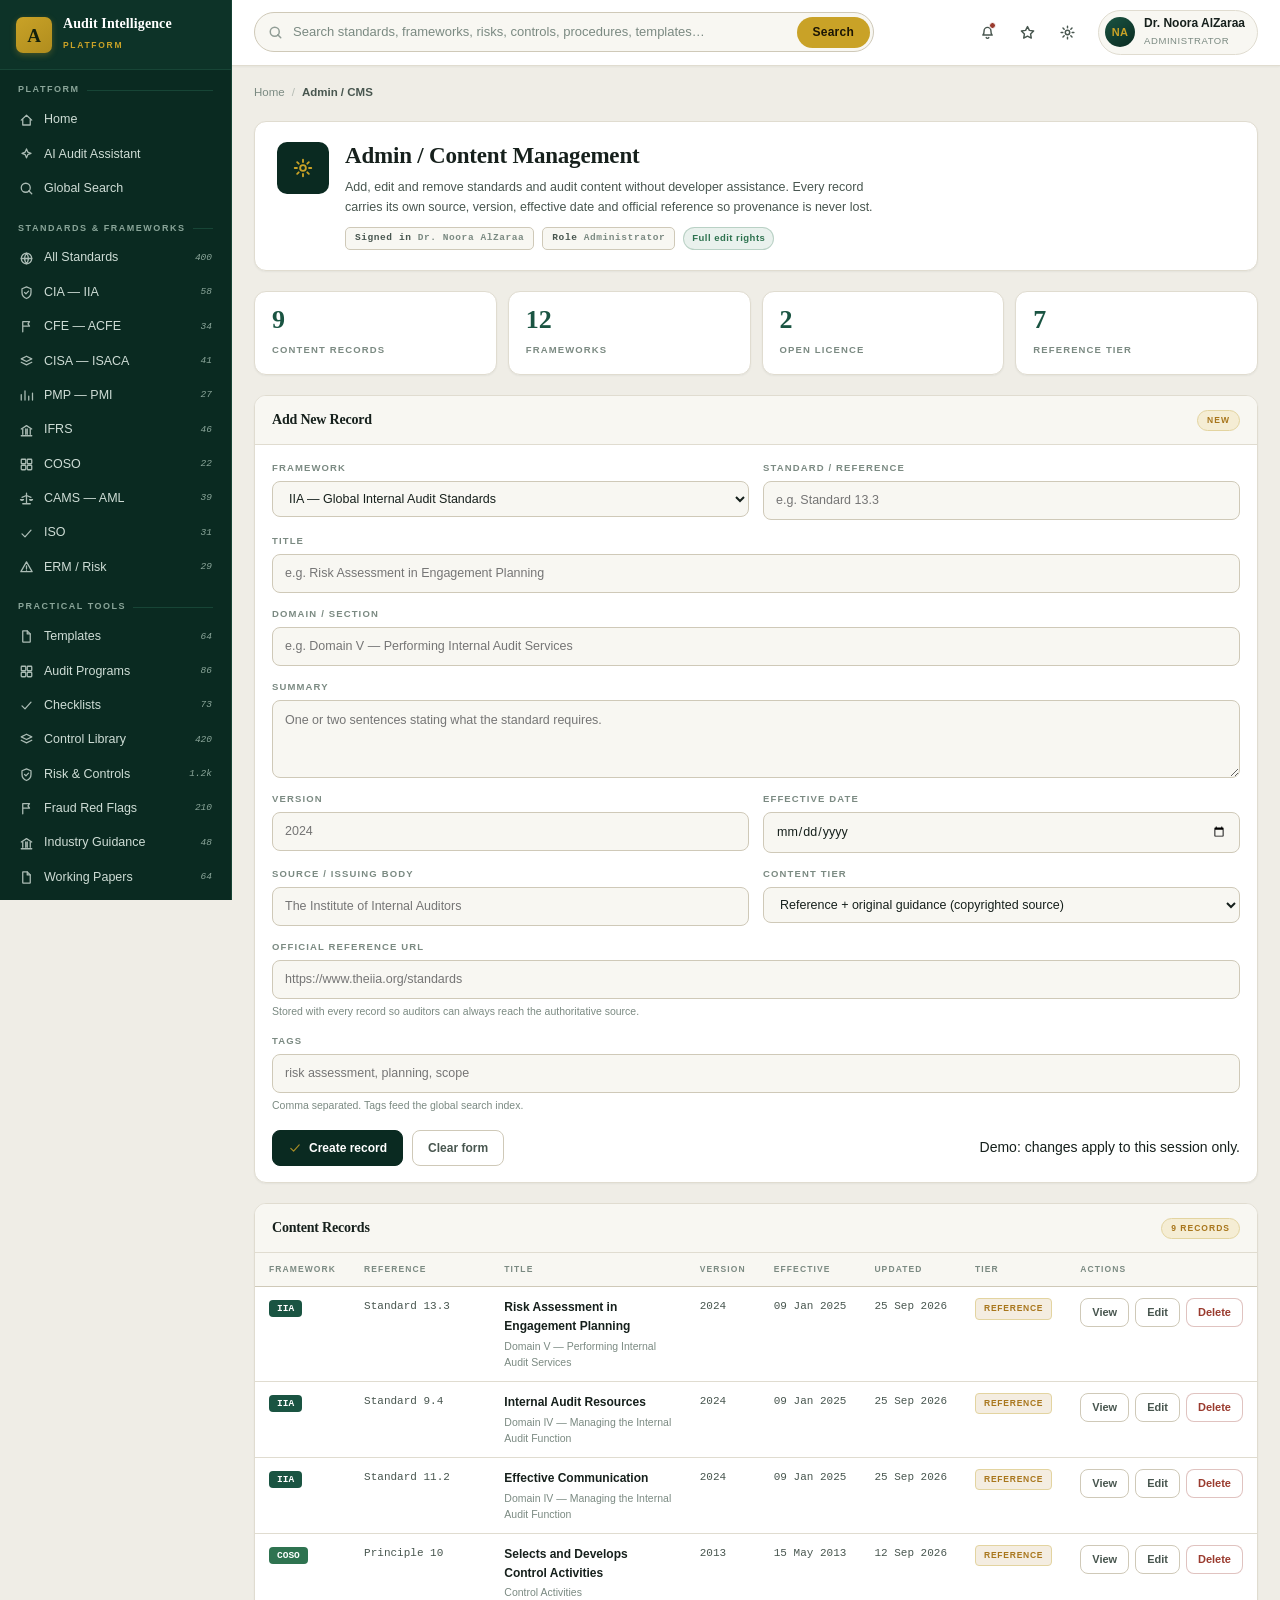
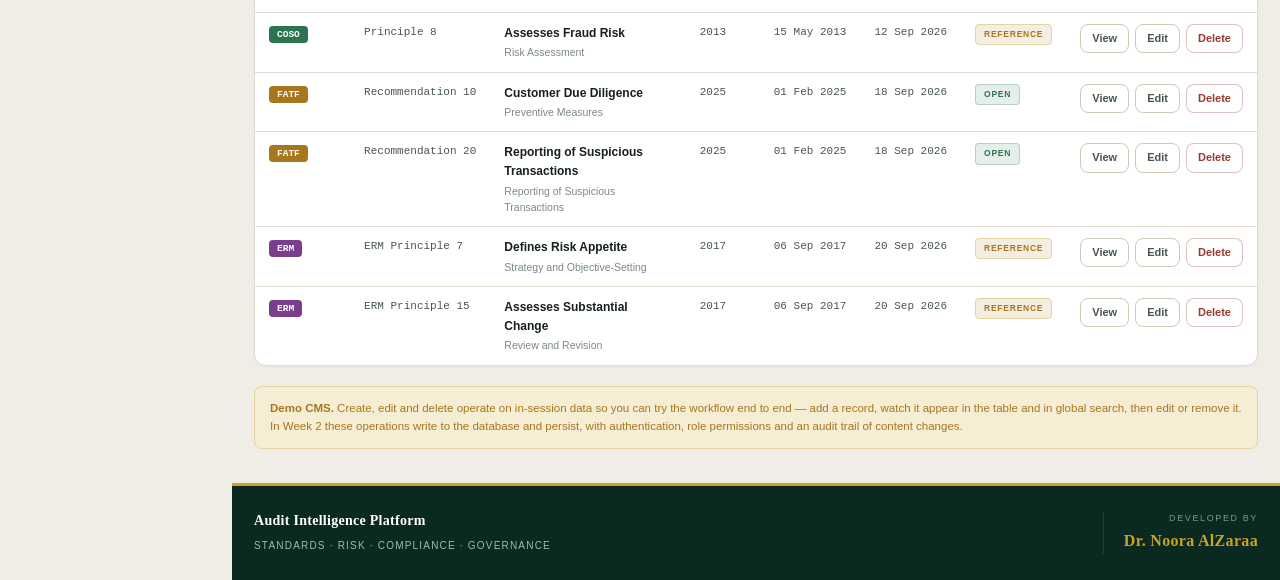
==== commit 20c3be90: "Fix CMS form reset throwing and blocking table refresh setMode(null) called form.reset(), but the fo" ====
--- a/admin.html
+++ b/admin.html
@@ -206,7 +206,11 @@
       document.getElementById('f-url').value       = rec_.url || '';
       document.getElementById('f-tags').value      = (rec_.tags || []).join(', ');
     } else {
-      form.reset();
+      ['f-ref','f-title','f-domain','f-summary','f-version',
+       'f-effective','f-source','f-url','f-tags'].forEach(id =>
+        document.getElementById(id).value = '');
+      document.getElementById('f-fw').selectedIndex   = 0;
+      document.getElementById('f-tier').selectedIndex = 0;
     }
   }
 
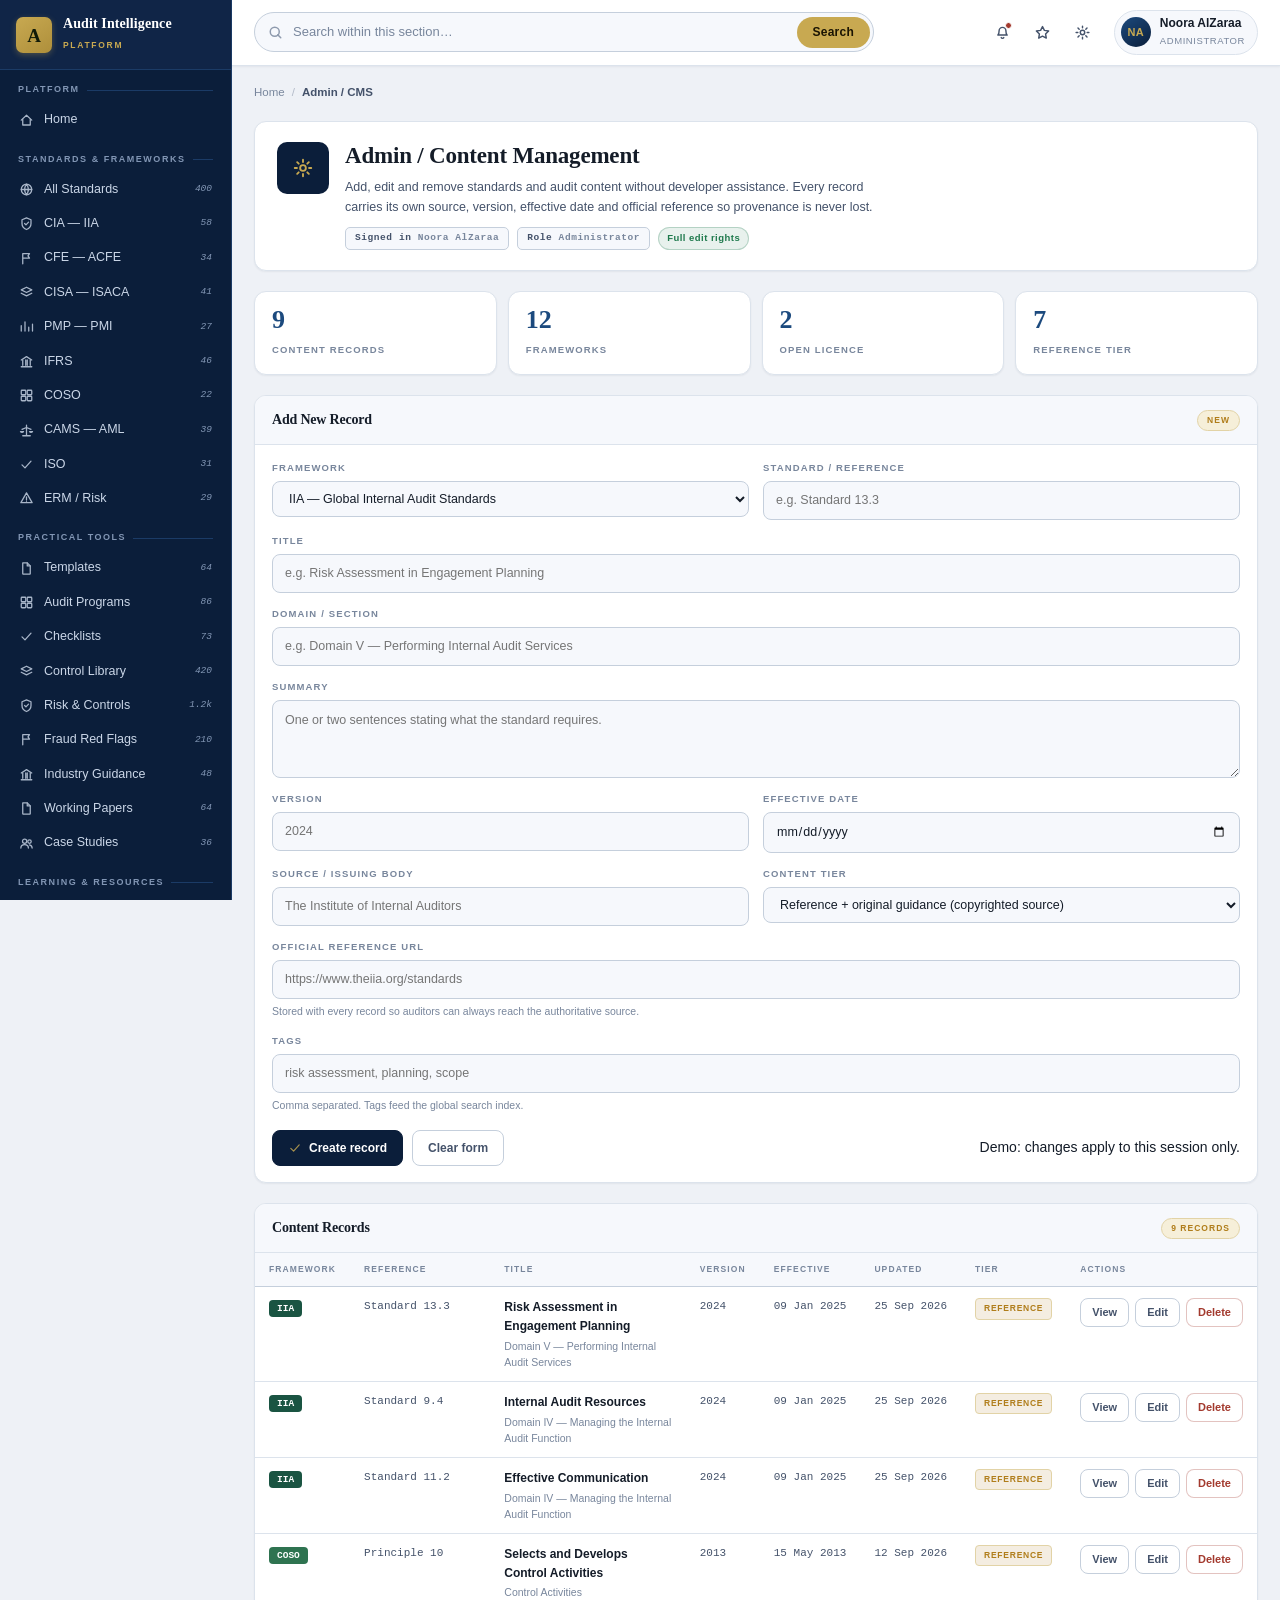
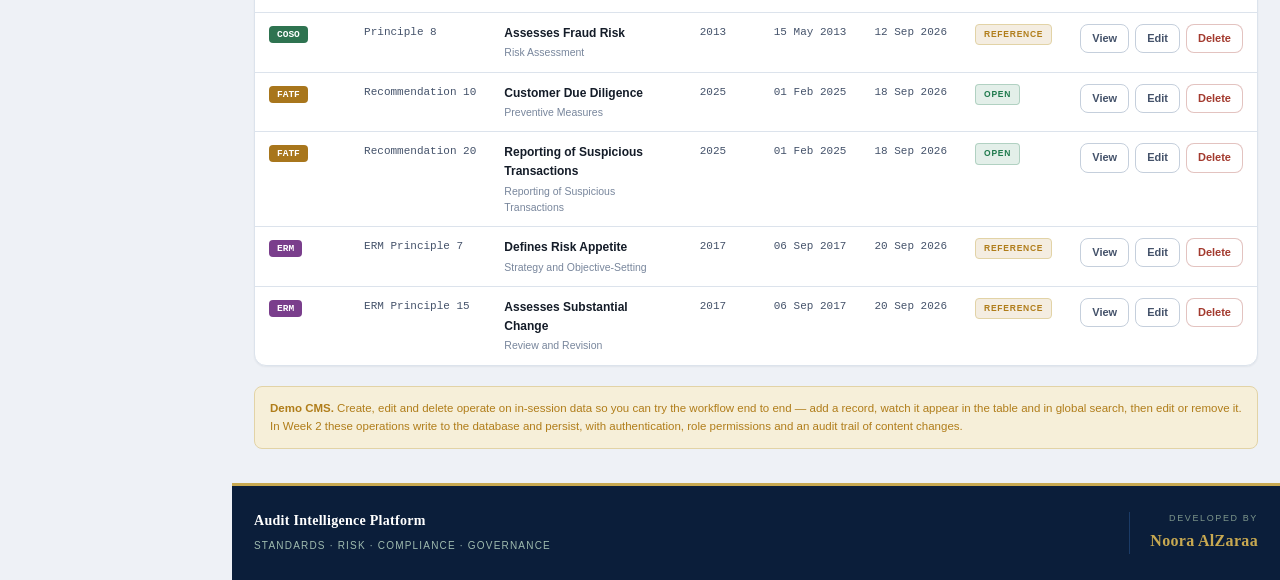
==== commit 4fb32f6a: "Client revisions: navy theme, finance hero, module-scoped search 1. Repainted the design system from" ====
--- a/admin.html
+++ b/admin.html
@@ -29,7 +29,7 @@
              Every record carries its own source, version, effective date and official
              reference so provenance is never lost.</p>
           <div class="pmeta">
-            <span class="mtag"><b>Signed in</b> Dr. Noora AlZaraa</span>
+            <span class="mtag"><b>Signed in</b> Noora AlZaraa</span>
             <span class="mtag"><b>Role</b> Administrator</span>
             <span class="pip g">Full edit rights</span>
           </div>
--- a/assets/app.css
+++ b/assets/app.css
@@ -1,45 +1,56 @@
 :root{
-  --ground:#EFEDE6; --panel:#FFFFFF; --panel-2:#F8F7F2; --panel-3:#F2F0E8;
-  --ink:#16201C; --ink-2:#48564F; --ink-3:#7B8A82;
-  --green:#0A2A21; --green-2:#10382C; --green-3:#1A5442; --green-4:#2A6E58;
-  --gold:#C9A227; --gold-2:#B08D1E; --gold-soft:#F5EDD4; --gold-line:#E3D4A0;
-  --line:#E0DCD0; --line-2:#CFC9B8;
-  --sb-bg:#0A2A21; --sb-bg-2:#0D3328; --sb-ink:#CFDDD6; --sb-ink-2:#8AA599;
-  --sb-line:#174536; --sb-active:#14412F;
-  --good:#2E7350; --warn:#A8761C; --crit:#9A3B2E; --info:#1B5E8C;
-  --sh-1:0 1px 2px rgba(10,42,33,.05);
-  --sh-2:0 2px 6px rgba(10,42,33,.07),0 10px 28px -14px rgba(10,42,33,.18);
-  --sh-3:0 4px 12px rgba(10,42,33,.09),0 20px 48px -20px rgba(10,42,33,.26);
+  /* ---- Dark Navy palette ----------------------------------
+     Primary      #0B1E3A  deep navy (sidebar, hero, footer)
+     Secondary    #12294D  raised navy
+     Accent       #1C4A7E  interactive navy
+     Highlight    #2F6DB0  links / focus
+     Gold         #C8A951  restrained metallic accent
+     Neutrals carry a slight blue bias so they sit with navy
+     rather than reading as plain grey.
+     --------------------------------------------------------- */
+  --ground:#EEF1F6; --panel:#FFFFFF; --panel-2:#F6F8FC; --panel-3:#EDF1F7;
+  --ink:#141C28; --ink-2:#44526A; --ink-3:#78869C;
+  --green:#0B1E3A; --green-2:#12294D; --green-3:#1C4A7E; --green-4:#2F6DB0;
+  --gold:#C8A951; --gold-2:#AE8F3B; --gold-soft:#F6EFD9; --gold-line:#E2D3A6;
+  --line:#DCE3EC; --line-2:#C5CFDC;
+  --sb-bg:#0B1E3A; --sb-bg-2:#102547; --sb-ink:#CBD7E8; --sb-ink-2:#8296B4;
+  --sb-line:#1B3B66;
+  --sb-active:#16365F;
+  --good:#1F7A4D; --warn:#B07D1A; --crit:#A33A2E; --info:#1C4A7E;
+  --sh-1:0 1px 2px rgba(11,30,58,.06);
+  --sh-2:0 2px 6px rgba(11,30,58,.08),0 10px 28px -14px rgba(11,30,58,.20);
+  --sh-3:0 4px 12px rgba(11,30,58,.10),0 20px 48px -20px rgba(11,30,58,.28);
   --r:12px; --r-s:8px;
 }
 @media (prefers-color-scheme:dark){
   :root:not([data-theme="light"]){
-    --ground:#0C1310; --panel:#141D18; --panel-2:#111A15; --panel-3:#18231D;
-    --ink:#E9EFEB; --ink-2:#B2C2BA; --ink-3:#889B92;
-    --green:#071C16; --green-2:#0D2C23; --green-3:#1A5442; --green-4:#3A8A70;
-    --gold:#D9B64F; --gold-2:#C4A23F; --gold-soft:#332B12; --gold-line:#4A3F1C;
-    --line:#243029; --line-2:#334038;
-    --sb-bg:#071C16; --sb-bg-2:#0A2620; --sb-ink:#C6D6CE; --sb-ink-2:#7B9287;
-    --sb-line:#123328;
-    --sb-active:#0F3327;
-    --good:#5CA37C; --warn:#CFA14A; --crit:#C8705F; --info:#5A9BC4;
-    --sh-1:0 1px 2px rgba(0,0,0,.4);
-    --sh-2:0 2px 6px rgba(0,0,0,.45),0 10px 28px -14px rgba(0,0,0,.7);
-    --sh-3:0 4px 12px rgba(0,0,0,.5),0 20px 48px -20px rgba(0,0,0,.8);
+    --ground:#070E1A; --panel:#0F1826; --panel-2:#0C1420; --panel-3:#141E2E;
+    --ink:#E6EDF7; --ink-2:#AEBCD0; --ink-3:#8496AE;
+    --green:#050B16; --green-2:#0D1D35; --green-3:#2F6DB0; --green-4:#4A8ACF;
+    --gold:#D4B65E; --gold-2:#BFA149; --gold-soft:#2C2614; --gold-line:#453B1C;
+    --line:#1E2A3C; --line-2:#2B394E;
+    --sb-bg:#050B16; --sb-bg-2:#0A1526; --sb-ink:#C3D2E6; --sb-ink-2:#7A8CA6;
+    --sb-line:#152741;
+    --sb-active:#122946;
+    --good:#4FA47C; --warn:#CBA04E; --crit:#C2705F; --info:#5A9BC4;
+    --sh-1:0 1px 2px rgba(0,0,0,.45);
+    --sh-2:0 2px 6px rgba(0,0,0,.5),0 10px 28px -14px rgba(0,0,0,.72);
+    --sh-3:0 4px 12px rgba(0,0,0,.55),0 20px 48px -20px rgba(0,0,0,.82);
   }
 }
 :root[data-theme="dark"]{
-  --ground:#0C1310; --panel:#141D18; --panel-2:#111A15; --panel-3:#18231D;
-  --ink:#E9EFEB; --ink-2:#B2C2BA; --ink-3:#889B92;
-  --green:#071C16; --green-2:#0D2C23; --green-3:#1A5442; --green-4:#3A8A70;
-  --gold:#D9B64F; --gold-2:#C4A23F; --gold-soft:#332B12; --gold-line:#4A3F1C;
-  --line:#243029; --line-2:#334038;
-  --sb-bg:#071C16; --sb-bg-2:#0A2620; --sb-ink:#C6D6CE; --sb-ink-2:#7B9287;
-  --sb-line:#123328; --sb-active:#0F3327;
-  --good:#5CA37C; --warn:#CFA14A; --crit:#C8705F; --info:#5A9BC4;
-  --sh-1:0 1px 2px rgba(0,0,0,.4);
-  --sh-2:0 2px 6px rgba(0,0,0,.45),0 10px 28px -14px rgba(0,0,0,.7);
-  --sh-3:0 4px 12px rgba(0,0,0,.5),0 20px 48px -20px rgba(0,0,0,.8);
+  --ground:#070E1A; --panel:#0F1826; --panel-2:#0C1420; --panel-3:#141E2E;
+  --ink:#E6EDF7; --ink-2:#AEBCD0; --ink-3:#8496AE;
+  --green:#050B16; --green-2:#0D1D35; --green-3:#2F6DB0; --green-4:#4A8ACF;
+  --gold:#D4B65E; --gold-2:#BFA149; --gold-soft:#2C2614; --gold-line:#453B1C;
+  --line:#1E2A3C; --line-2:#2B394E;
+  --sb-bg:#050B16; --sb-bg-2:#0A1526; --sb-ink:#C3D2E6; --sb-ink-2:#7A8CA6;
+  --sb-line:#152741;
+  --sb-active:#122946;
+  --good:#4FA47C; --warn:#CBA04E; --crit:#C2705F; --info:#5A9BC4;
+  --sh-1:0 1px 2px rgba(0,0,0,.45);
+  --sh-2:0 2px 6px rgba(0,0,0,.5),0 10px 28px -14px rgba(0,0,0,.72);
+  --sh-3:0 4px 12px rgba(0,0,0,.55),0 20px 48px -20px rgba(0,0,0,.82);
 }
 *{box-sizing:border-box}
 html{-webkit-text-size-adjust:100%}
@@ -68,8 +79,8 @@
 .sb-brand{display:flex;gap:11px;align-items:center;padding:16px 16px 15px;
   border-bottom:1px solid var(--sb-line);background:var(--sb-bg-2)}
 .mark{width:36px;height:36px;flex:none;border-radius:7px;display:grid;place-items:center;
-  background:linear-gradient(145deg,var(--gold),var(--gold-2));color:#12200C;
-  font-family:Georgia,serif;font-size:19px;font-weight:700;box-shadow:0 2px 6px rgba(201,162,39,.3)}
+  background:linear-gradient(145deg,var(--gold),var(--gold-2));color:#101A08;
+  font-family:Georgia,serif;font-size:19px;font-weight:700;box-shadow:0 2px 6px rgba(200,169,81,.32)}
 .sb-brand .bt{min-width:0}
 .sb-brand b{font-family:Georgia,serif;font-size:14px;font-weight:600;color:#fff;
   display:block;line-height:1.2;letter-spacing:.1px}
@@ -109,8 +120,8 @@
   transition:border-color .15s,box-shadow .15s,background .15s}
 .search input::placeholder{color:var(--ink-3)}
 .search input:focus{outline:none;border-color:var(--green-4);background:var(--panel);
-  box-shadow:0 0 0 3px rgba(26,84,66,.13)}
-.search .go{position:absolute;right:4px;background:var(--gold);color:#1B1505;border:0;
+  box-shadow:0 0 0 3px rgba(28,74,126,.15)}
+.search .go{position:absolute;right:4px;background:var(--gold);color:#1A1403;border:0;
   border-radius:18px;padding:6px 16px;font-size:12px;font-weight:700;cursor:pointer;
   letter-spacing:.02em;transition:background .15s}
 .search .go:hover{background:var(--gold-2)}
@@ -148,7 +159,7 @@
 .eyebrow::before{content:"";width:22px;height:1.5px;background:var(--gold)}
 .hero-l h1{font-size:40px;line-height:1.08;color:#fff;letter-spacing:-.9px}
 .hero-l h1 em{font-style:normal;display:block;
-  background:linear-gradient(95deg,var(--gold) 10%,#E8D28A 90%);
+  background:linear-gradient(95deg,var(--gold) 10%,#EBD9A0 90%);
   -webkit-background-clip:text;background-clip:text;color:transparent}
 .hero-l p{margin:15px 0 0;font-size:13.5px;color:#BFD4CA;max-width:43ch;line-height:1.65}
 .hero-cta{margin-top:24px;display:flex;gap:9px;flex-wrap:wrap;align-items:center}
@@ -156,7 +167,7 @@
   font-size:11px;color:#CFDDD6;letter-spacing:.09em;text-transform:uppercase;font-weight:600;
   backdrop-filter:blur(3px);background:rgba(10,42,33,.3)}
 .pill.solid{background:linear-gradient(145deg,var(--gold),var(--gold-2));border-color:transparent;
-  color:#1B1505;font-weight:700;box-shadow:0 3px 10px rgba(201,162,39,.35)}
+  color:#1A1403;font-weight:700;box-shadow:0 3px 10px rgba(200,169,81,.36)}
 .hero-r{position:relative;z-index:2;display:flex;flex-direction:column;justify-content:center;
   padding:30px 32px 30px 12px}
 .qcard{background:rgba(255,255,255,.1);backdrop-filter:blur(14px);
@@ -223,7 +234,7 @@
 .ai-in input{flex:1;padding:10px 14px;border:1px solid var(--line-2);border-radius:var(--r-s);
   background:var(--panel-2);font:inherit;font-size:12.5px;color:var(--ink)}
 .ai-in input:focus{outline:none;border-color:var(--green-4);background:var(--panel);
-  box-shadow:0 0 0 3px rgba(26,84,66,.12)}
+  box-shadow:0 0 0 3px rgba(28,74,126,.14)}
 .ai-in button{background:var(--green);color:#fff;border:0;border-radius:var(--r-s);
   padding:0 18px;font-size:12px;font-weight:700;cursor:pointer;display:flex;
   align-items:center;gap:7px;transition:background .15s}
@@ -269,9 +280,9 @@
 .upd .tx span{font-size:10px;color:var(--ink-3);font-family:ui-monospace,monospace}
 .sev{display:inline-block;font-size:8px;letter-spacing:.1em;text-transform:uppercase;
   font-weight:700;padding:2px 6px;border-radius:3px;margin-left:6px;vertical-align:1.5px}
-.sev.n{background:rgba(46,115,80,.13);color:var(--good)}
-.sev.r{background:rgba(168,118,28,.15);color:var(--warn)}
-.sev.a{background:rgba(154,59,46,.13);color:var(--crit)}
+.sev.n{background:rgba(31,122,77,.13);color:var(--good)}
+.sev.r{background:rgba(176,125,26,.15);color:var(--warn)}
+.sev.a{background:rgba(163,58,46,.13);color:var(--crit)}
 
 /* ---- QUICK LINKS ---- */
 .ql{display:grid;grid-template-columns:repeat(2,1fr);gap:9px}
@@ -314,7 +325,7 @@
   white-space:nowrap;font-size:11px}
 .lic{font-size:8.5px;letter-spacing:.09em;text-transform:uppercase;font-weight:700;
   padding:3px 8px;border-radius:4px;white-space:nowrap;display:inline-block}
-.lic.open{background:rgba(46,115,80,.12);color:var(--good);border:1px solid rgba(46,115,80,.25)}
+.lic.open{background:rgba(31,122,77,.12);color:var(--good);border:1px solid rgba(31,122,77,.25)}
 .lic.ref{background:rgba(168,118,28,.13);color:var(--warn);border:1px solid var(--gold-line)}
 .src{color:var(--green-3);font-weight:600;font-size:11px;white-space:nowrap}
 .src:hover{text-decoration:underline}
@@ -426,9 +437,9 @@
   padding-top:10px;border-top:1px solid var(--line)}
 .pip{font-size:9.5px;letter-spacing:.05em;padding:3px 8px;border-radius:12px;font-weight:600;
   background:var(--panel-2);border:1px solid var(--line-2);color:var(--ink-3)}
-.pip.g{background:rgba(46,115,80,.1);border-color:rgba(46,115,80,.25);color:var(--good)}
+.pip.g{background:rgba(31,122,77,.10);border-color:rgba(31,122,77,.25);color:var(--good)}
 .pip.w{background:var(--gold-soft);border-color:var(--gold-line);color:var(--warn)}
-.pip.r{background:rgba(154,59,46,.1);border-color:rgba(154,59,46,.25);color:var(--crit)}
+.pip.r{background:rgba(163,58,46,.10);border-color:rgba(163,58,46,.25);color:var(--crit)}
 
 /* ---- record detail sections ---- */
 .rsec{background:var(--panel);border:1px solid var(--line);border-radius:var(--r);
@@ -450,10 +461,10 @@
   display:grid;place-items:center;font-family:ui-monospace,monospace;margin-top:1px}
 .alist.dot li::before{content:"";width:6px;height:6px;border-radius:50%;background:var(--green-4);
   margin:7px 7px 0 7px}
-.alist.flag li::before{content:"!";background:rgba(154,59,46,.12);color:var(--crit);
-  border:1px solid rgba(154,59,46,.3)}
-.alist.tick li::before{content:"\2713";background:rgba(46,115,80,.12);color:var(--good);
-  border:1px solid rgba(46,115,80,.3);font-size:10px}
+.alist.flag li::before{content:"!";background:rgba(163,58,46,.12);color:var(--crit);
+  border:1px solid rgba(163,58,46,.30)}
+.alist.tick li::before{content:"\2713";background:rgba(31,122,77,.12);color:var(--good);
+  border:1px solid rgba(31,122,77,.30);font-size:10px}
 
 /* risk / control rows */
 .rrow{display:flex;gap:12px;padding:11px 0;border-bottom:1px solid var(--line);align-items:flex-start}
@@ -464,16 +475,16 @@
 .rrow .rt span{font-size:11.5px;color:var(--ink-3);line-height:1.55}
 .imp{flex:none;font-size:8.5px;letter-spacing:.09em;text-transform:uppercase;font-weight:700;
   padding:3px 9px;border-radius:4px;white-space:nowrap;margin-top:1px}
-.imp.High{background:rgba(154,59,46,.12);color:var(--crit);border:1px solid rgba(154,59,46,.28)}
+.imp.High{background:rgba(163,58,46,.12);color:var(--crit);border:1px solid rgba(163,58,46,.28)}
 .imp.Medium{background:var(--gold-soft);color:var(--warn);border:1px solid var(--gold-line)}
-.imp.Low{background:rgba(46,115,80,.1);color:var(--good);border:1px solid rgba(46,115,80,.25)}
+.imp.Low{background:rgba(31,122,77,.10);color:var(--good);border:1px solid rgba(31,122,77,.25)}
 .ctype{flex:none;font-size:8.5px;letter-spacing:.08em;text-transform:uppercase;font-weight:700;
   padding:3px 9px;border-radius:4px;white-space:nowrap;margin-top:1px;
   background:var(--panel-2);border:1px solid var(--line-2);color:var(--ink-3)}
-.ctype.Preventive{background:rgba(27,94,140,.1);color:var(--info);border-color:rgba(27,94,140,.25)}
+.ctype.Preventive{background:rgba(28,74,126,.12);color:var(--info);border-color:rgba(28,74,126,.26)}
 .ctype.Detective{background:var(--gold-soft);color:var(--warn);border-color:var(--gold-line)}
-.ctype.Corrective{background:rgba(122,62,140,.12);color:#7A3E8C;border-color:rgba(122,62,140,.28)}
-:root[data-theme="dark"] .ctype.Corrective{color:#B98ACC}
+.ctype.Corrective{background:rgba(94,72,150,.14);color:#5E4896;border-color:rgba(94,72,150,.30)}
+:root[data-theme="dark"] .ctype.Corrective{color:#9D90D8}
 
 /* on-page record nav */
 .rnav{position:sticky;top:76px;background:var(--panel);border:1px solid var(--line);
@@ -501,7 +512,7 @@
 .sbig input{width:100%;padding:15px 20px 15px 48px;border:1px solid var(--line-2);
   border-radius:var(--r);background:var(--panel);color:var(--ink);font:inherit;font-size:15px;
   box-shadow:var(--sh-1)}
-.sbig input:focus{outline:none;border-color:var(--green-4);box-shadow:0 0 0 3px rgba(26,84,66,.13)}
+.sbig input:focus{outline:none;border-color:var(--green-4);box-shadow:0 0 0 3px rgba(28,74,126,.15)}
 .sfilt{display:flex;gap:7px;flex-wrap:wrap;margin-top:13px}
 .fb{border:1px solid var(--line-2);background:var(--panel);border-radius:18px;padding:6px 14px;
   font-size:11.5px;color:var(--ink-2);cursor:pointer;font-weight:600;transition:.15s}
@@ -567,7 +578,7 @@
 .btn.p{background:var(--green);border-color:var(--green);color:#fff}
 .btn.p:hover{background:var(--green-2);color:#fff}
 .btn.p .ic{stroke:var(--gold)}
-.btn.d{color:var(--crit);border-color:rgba(154,59,46,.3)}
+.btn.d{color:var(--crit);border-color:rgba(163,58,46,.30)}
 .btn.d:hover{background:rgba(154,59,46,.08);border-color:var(--crit);color:var(--crit)}
 .btn.s{padding:5px 11px;font-size:11px}
 
@@ -581,7 +592,7 @@
   border-radius:var(--r-s);background:var(--panel-2);color:var(--ink);font:inherit;font-size:12.5px}
 .fld textarea{resize:vertical;min-height:78px;line-height:1.6}
 .fld input:focus,.fld select:focus,.fld textarea:focus{outline:none;border-color:var(--green-4);
-  background:var(--panel);box-shadow:0 0 0 3px rgba(26,84,66,.12)}
+  background:var(--panel);box-shadow:0 0 0 3px rgba(28,74,126,.14)}
 .fld .hint{font-size:10.5px;color:var(--ink-3);line-height:1.5}
 
 /* ---- disclosure banner ---- */
@@ -604,3 +615,35 @@
   .srcbox dl{grid-template-columns:1fr;gap:2px 0}
   .srcbox dt{margin-top:9px}
 }
+
+/* ---- scope assurance banner (search + assistant) ---- */
+.scope{display:flex;gap:12px;align-items:flex-start;
+  background:var(--panel);border:1px solid var(--line);
+  border-left:3px solid var(--good);border-radius:var(--r-s);
+  padding:13px 16px;box-shadow:var(--sh-1)}
+.scope .ic{width:19px;height:19px;flex:none;stroke:var(--good);
+  opacity:1;margin-top:1px;stroke-width:1.7}
+.scope b{display:block;font-size:12.5px;color:var(--ink);font-weight:700;margin-bottom:3px}
+.scope span{font-size:11.5px;color:var(--ink-3);line-height:1.6;display:block;max-width:92ch}
+
+/* ---- module-scoped search (replaces global search) ---- */
+.modsearch-box{margin-bottom:16px;padding-bottom:16px;border-bottom:1px solid var(--line)}
+.sbig.sbig-sm input{padding:11px 16px 11px 42px;font-size:13.5px;border-radius:var(--r-s)}
+.sbig.sbig-sm .si{left:15px;width:16px;height:16px}
+.modscope{display:flex;align-items:center;gap:8px;margin-top:9px;
+  font-size:11px;color:var(--ink-3);line-height:1.5}
+.modscope .ic{width:14px;height:14px;flex:none;stroke:var(--good);opacity:1}
+.modscope b{color:var(--ink-2);font-weight:700}
+
+/* header search reads as section-scoped, not global */
+.hdr .modsearch input{cursor:default}
+
+/* ---- standards status badge ---- */
+.stat-b{font-size:8.5px;letter-spacing:.09em;text-transform:uppercase;font-weight:700;
+  padding:3px 9px;border-radius:4px;white-space:nowrap;display:inline-block}
+.stat-b.Current{background:rgba(31,122,77,.12);color:var(--good);
+  border:1px solid rgba(31,122,77,.28)}
+.stat-b.Updated{background:rgba(28,74,126,.12);color:var(--info);
+  border:1px solid rgba(28,74,126,.28)}
+.stat-b.Superseded{background:rgba(163,58,46,.12);color:var(--crit);
+  border:1px solid rgba(163,58,46,.28)}
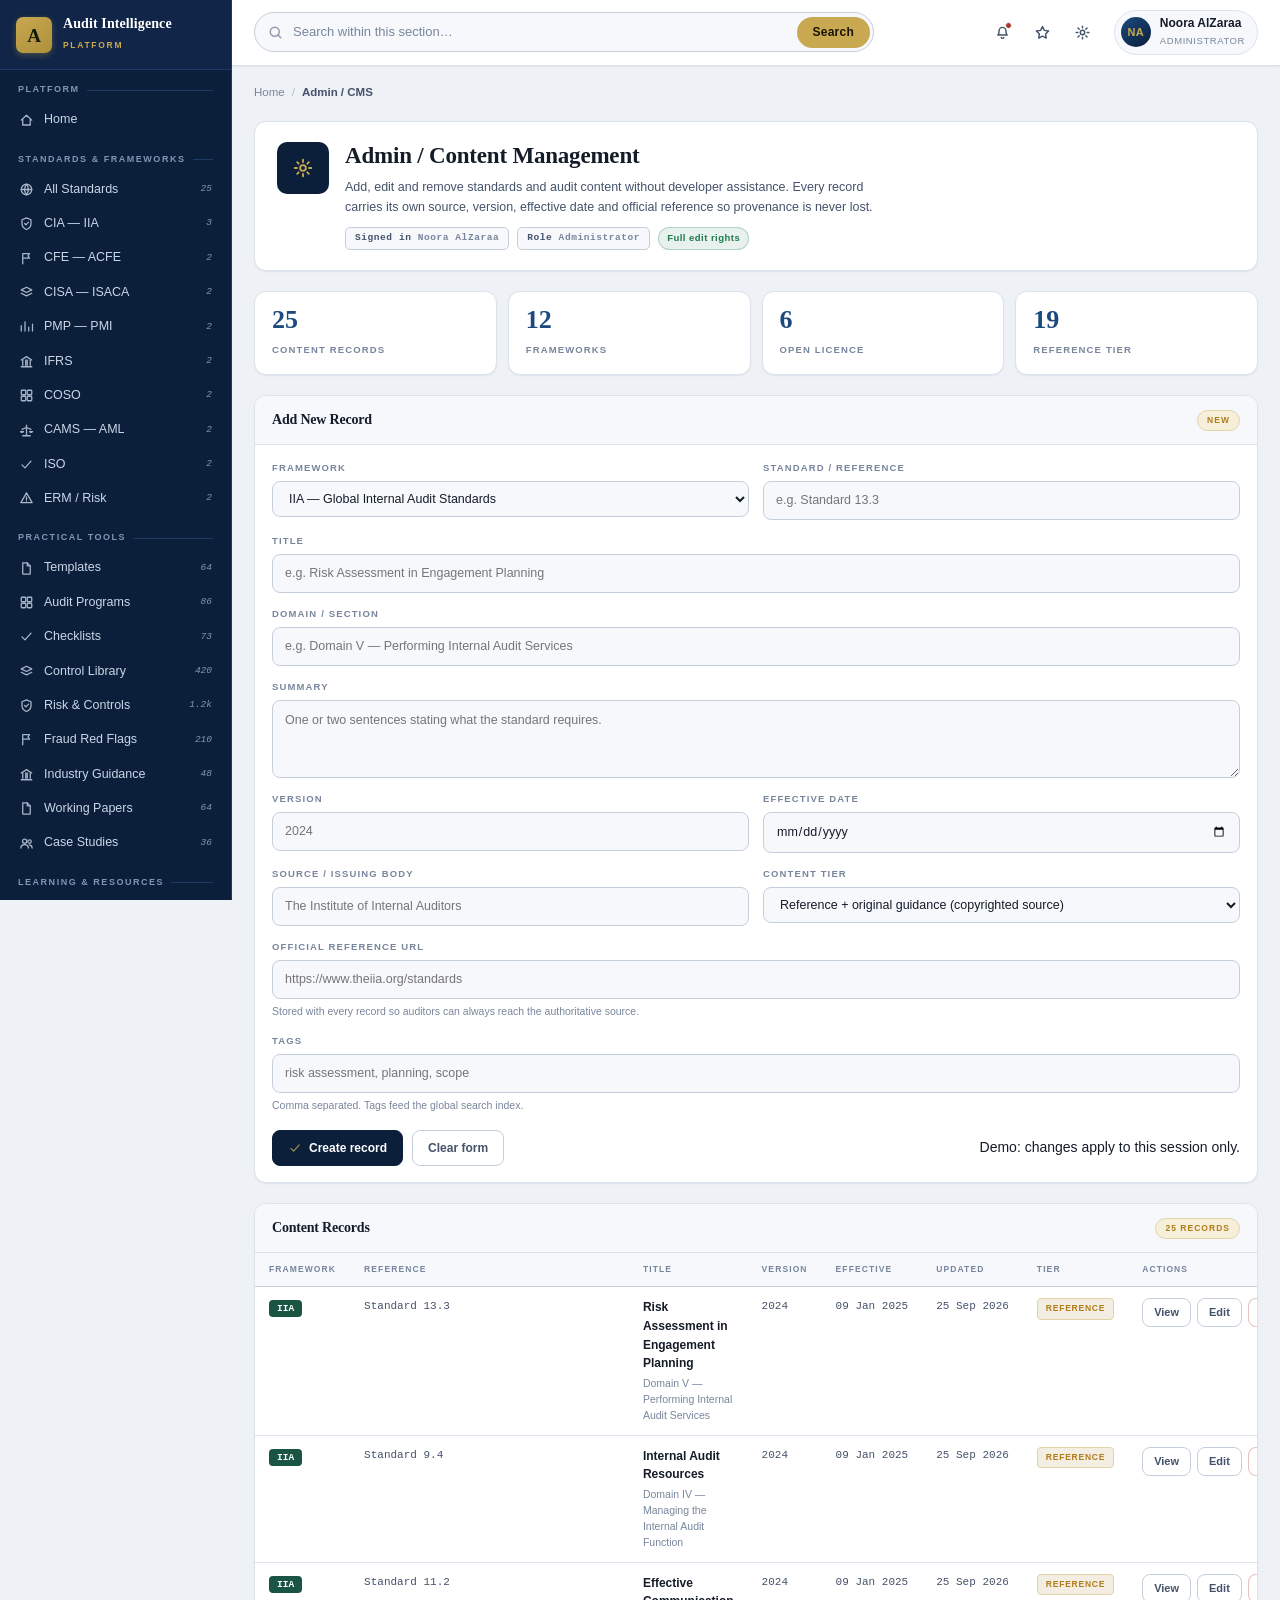
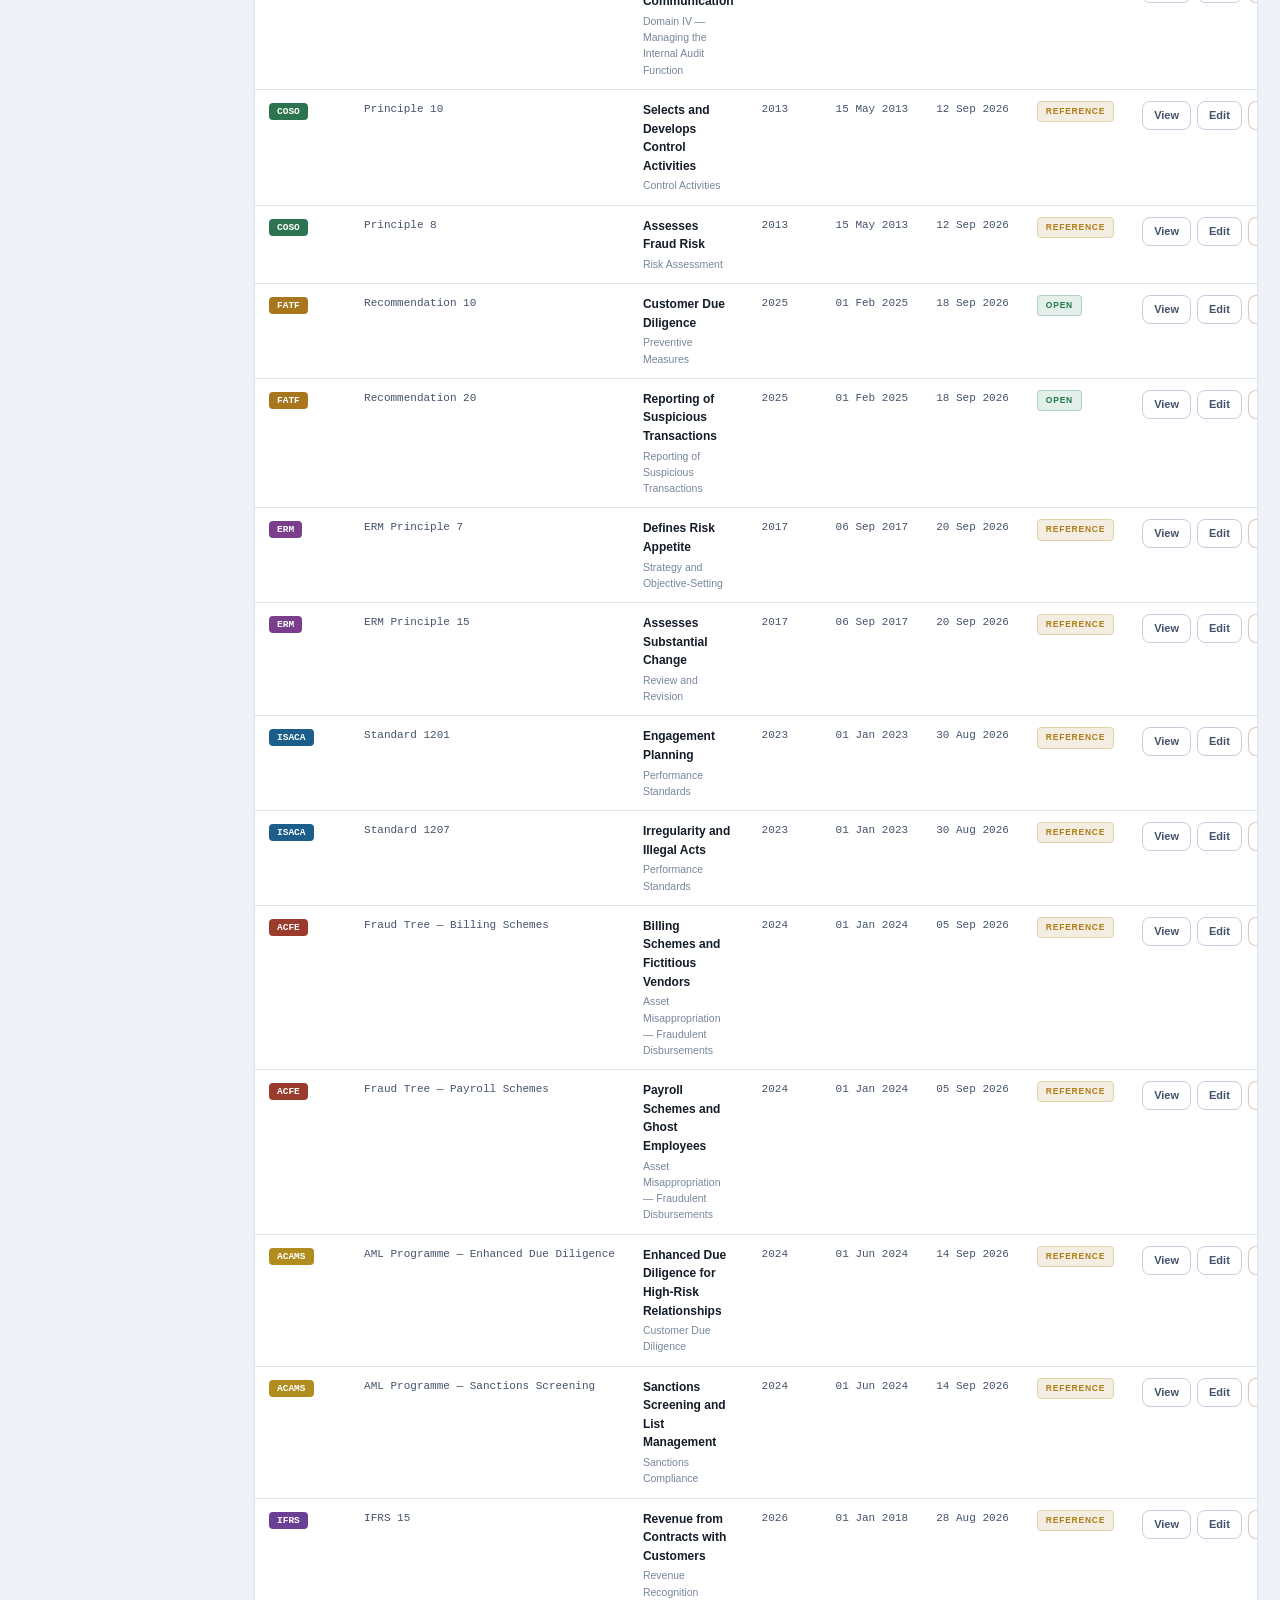
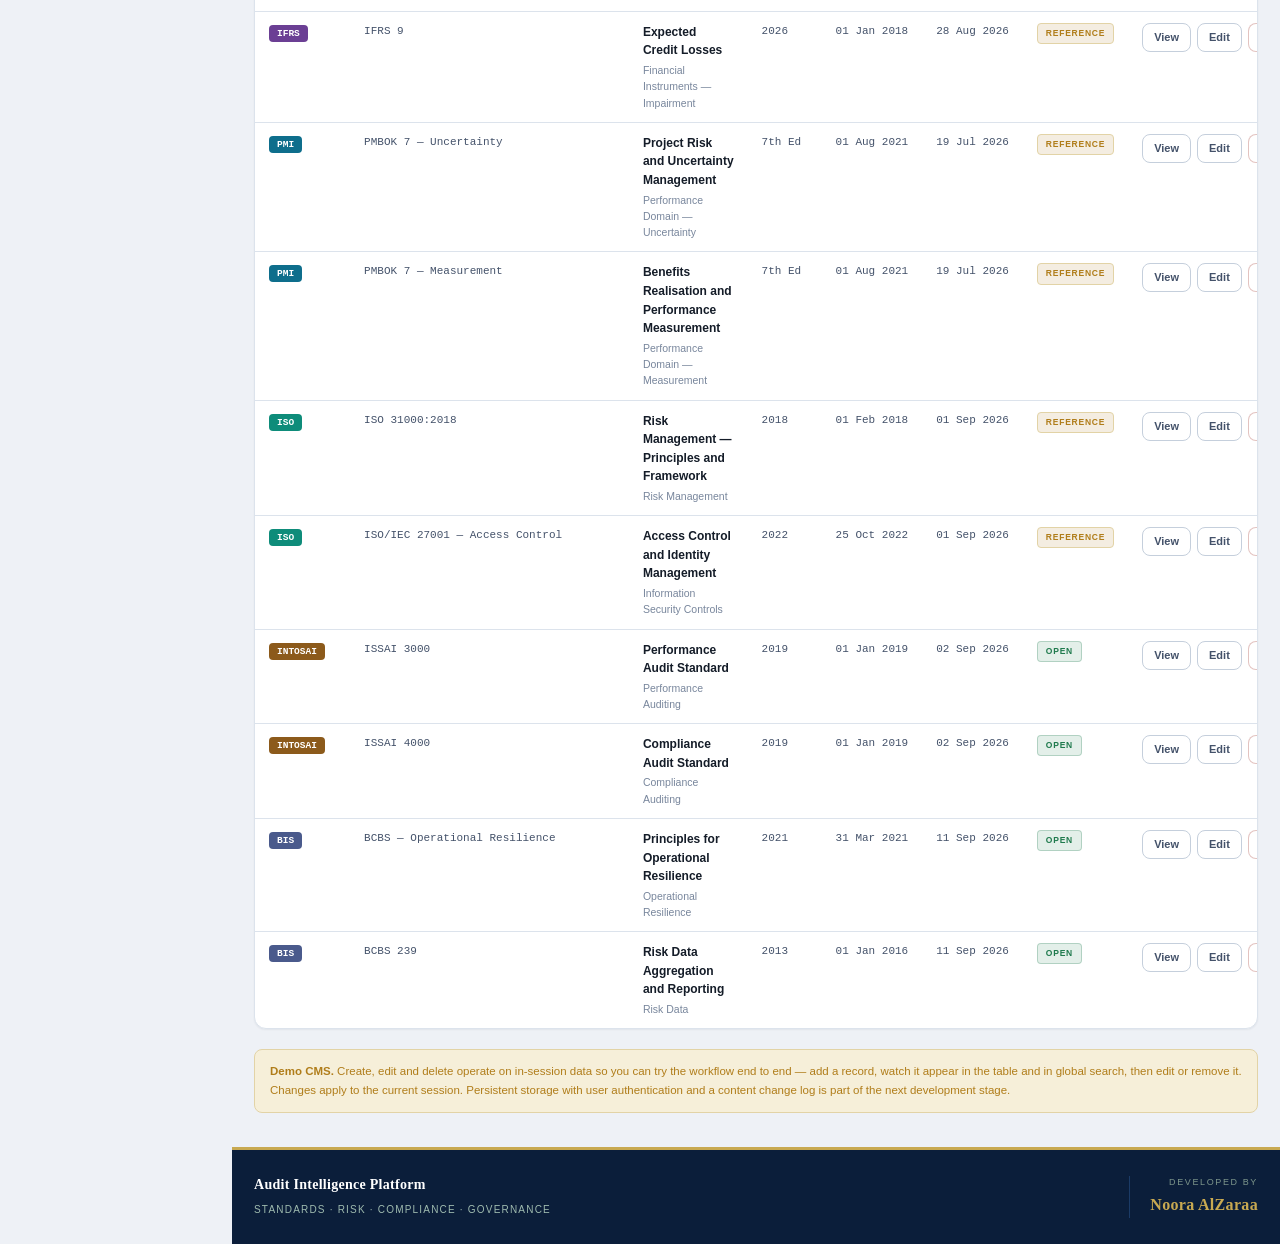
==== commit 9699c878: "Complete Phase 1 content: all 12 frameworks populated, no placeholders Added 16 records covering the" ====
--- a/admin.html
+++ b/admin.html
@@ -132,8 +132,8 @@
       <div class="disc">
         <b>Demo CMS.</b> Create, edit and delete operate on in-session data so you can try the
         workflow end to end — add a record, watch it appear in the table and in global search,
-        then edit or remove it. In Week 2 these operations write to the database and persist,
-        with authentication, role permissions and an audit trail of content changes.
+        then edit or remove it. Changes apply to the current session. Persistent storage with user
+        authentication and a content change log is part of the next development stage.
       </div>
     </div>
     <footer></footer>
